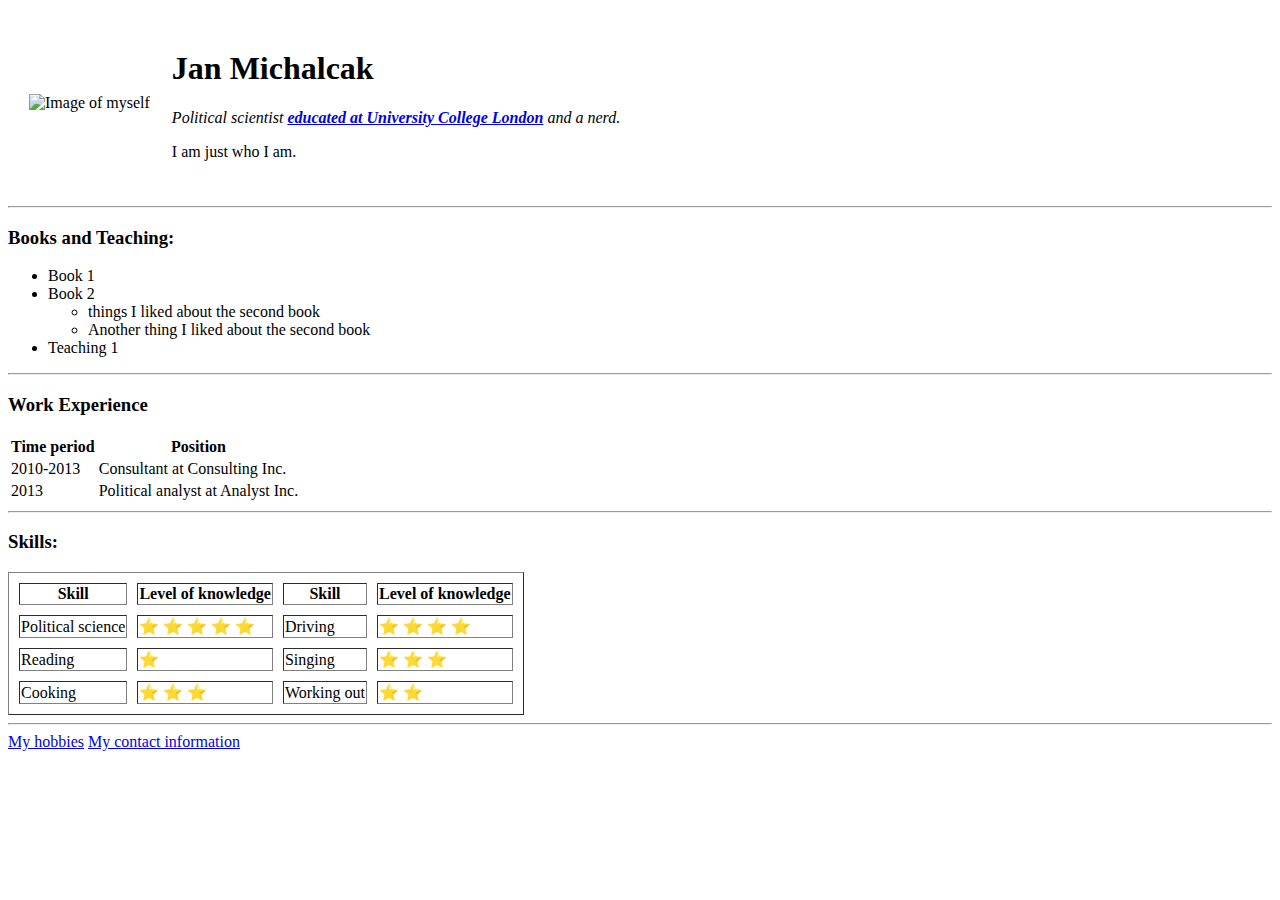
==== index.html @ 1cbed263 "Added initial cv files" ====
<!DOCTYPE html>
<html lang="en" dir="ltr">

<head>
  <meta charset="utf-8">
  <title>Jan's Personal Site</title>
</head>

<body>
  <table cellspacing="20">
    <tr>
      <td><img src="https://pbs.twimg.com/profile_images/1325455151356911622/ZoqCz1Qs_400x400.jpg" alt="Image of myself"></td>
      <td><h1>Jan Michalcak</h1>
      <em>
        <p>Political scientist <a href="https://www.ucl.ac.uk/" target="_blank"><strong>educated at University College London</strong></a> and a nerd.</p>
      </em>
      <p>I am just who I am.</p></td>
    </tr>
  </table>
  <hr>
  <h3>Books and Teaching:</h3>
  <ul>
    <li>Book 1</li>
    <li>Book 2
      <ul>
        <li>things I liked about the second book</li>
        <li>Another thing I liked about the second book</li>
      </ul>
    </li>
    <li>Teaching 1</li>
  </ul>
  <hr>
  <h3>Work Experience</h3>
  <table>
    <thead>
      <tr>
        <th>Time period</th>
        <th>Position</th>
      </tr>
    </thead>
    <tbody>

    <tr>
      <td>2010-2013</td>
      <td>Consultant at Consulting Inc.</td>
    </tr>

    <tr>
      <td>2013</td>
      <td>Political analyst at Analyst Inc.</td>
    </tr>
    </tbody>
  </table>
  <hr>
  <h3>Skills:</h3>
  <table border="1px" cellspacing="10px">
    <thead>
      <tr>
        <th>Skill</th>
        <th>Level of knowledge</th>
        <th>Skill</th>
        <th>Level of knowledge</th>
      </tr>
    </thead>
    <tbody>
      <tr>
        <td>Political science</td>
        <td>&#11088 &#11088 &#11088 &#11088 &#11088</td>
        <td>Driving</td>
        <td>&#11088 &#11088 &#11088 &#11088</td>
      </tr>
      <tr>
        <td>Reading</td>
        <td>&#11088</td>
        <td>Singing</td>
        <td>&#11088 &#11088 &#11088</td>
      </tr>
      <tr>
        <td>Cooking</td>
        <td>&#11088 &#11088 &#11088</td>
        <td>Working out</td>
        <td>&#11088 &#11088</td>
      </tr>
    </tbody>
  </table>
  <hr>
  <a href="hobbies.html" target="_blank">My hobbies</a>
  <a href="contacts.html" target="_blank">My contact information</a>
</body>

</html>
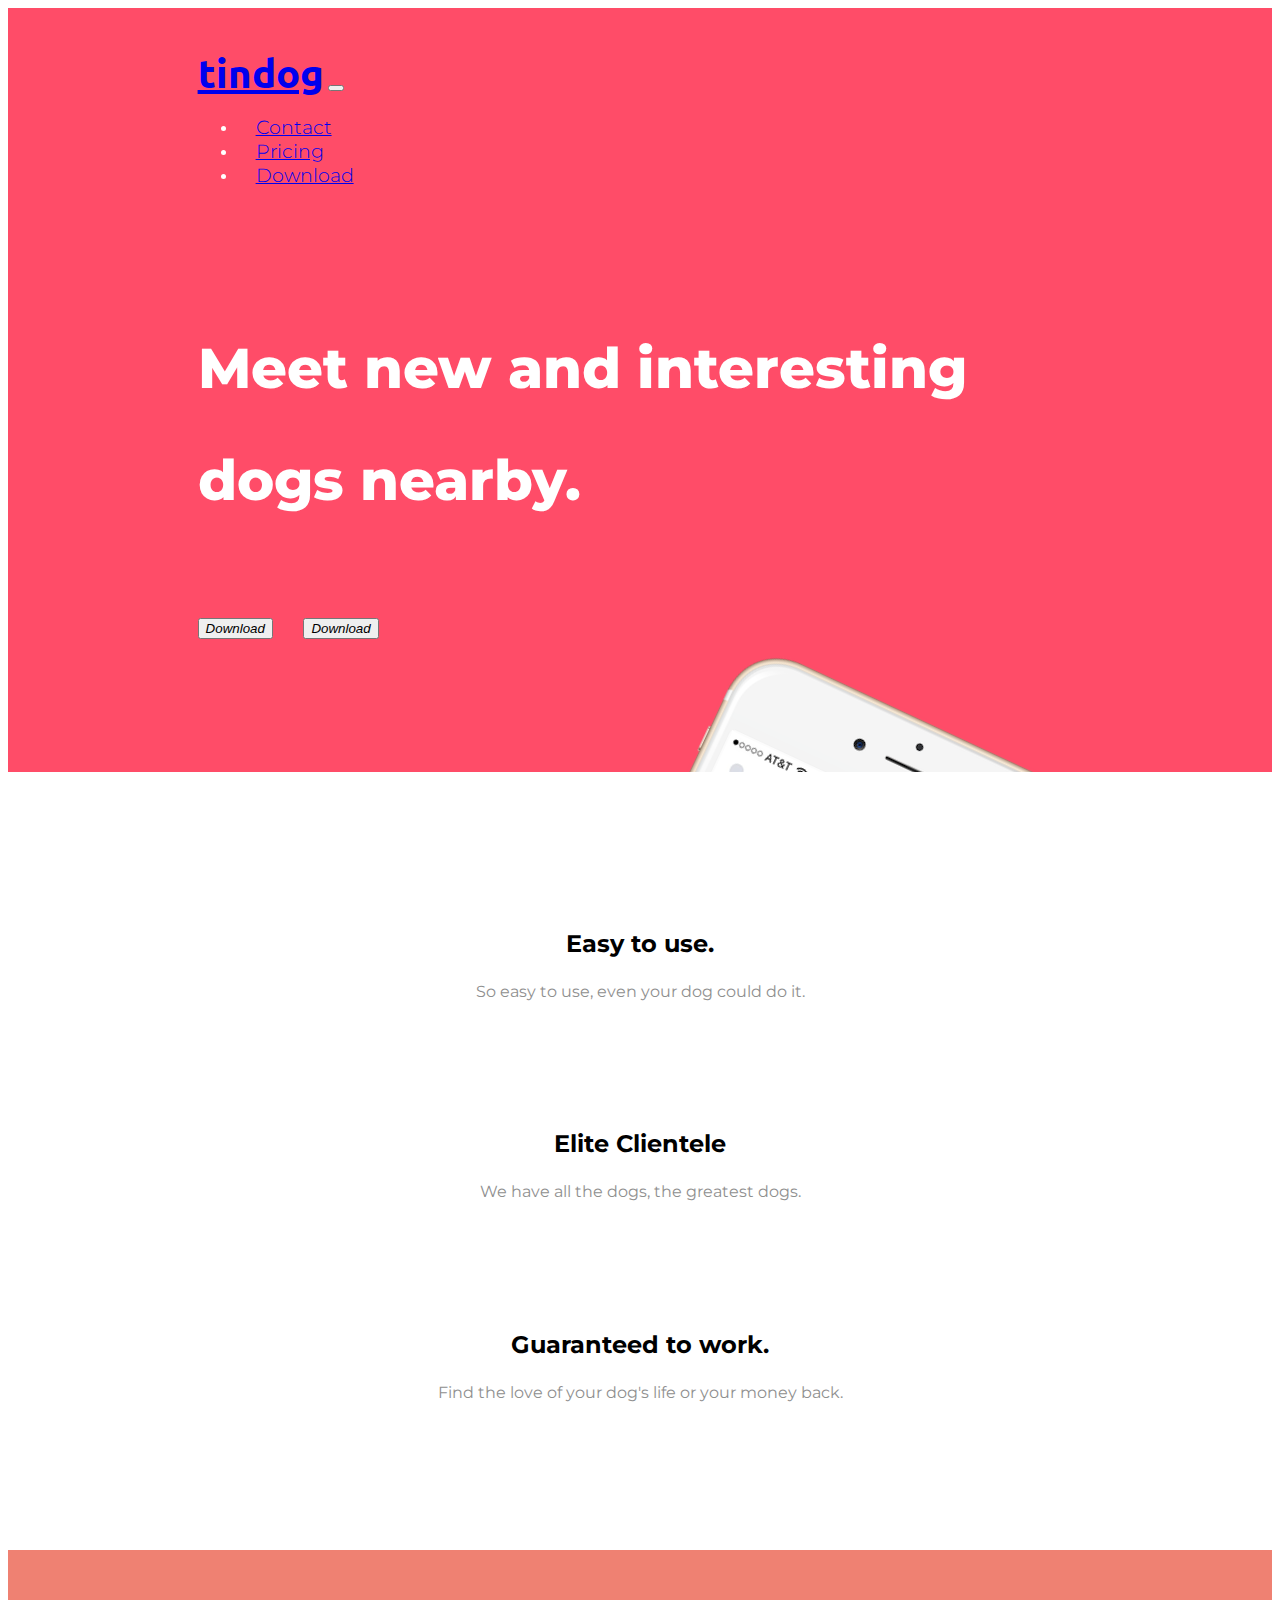
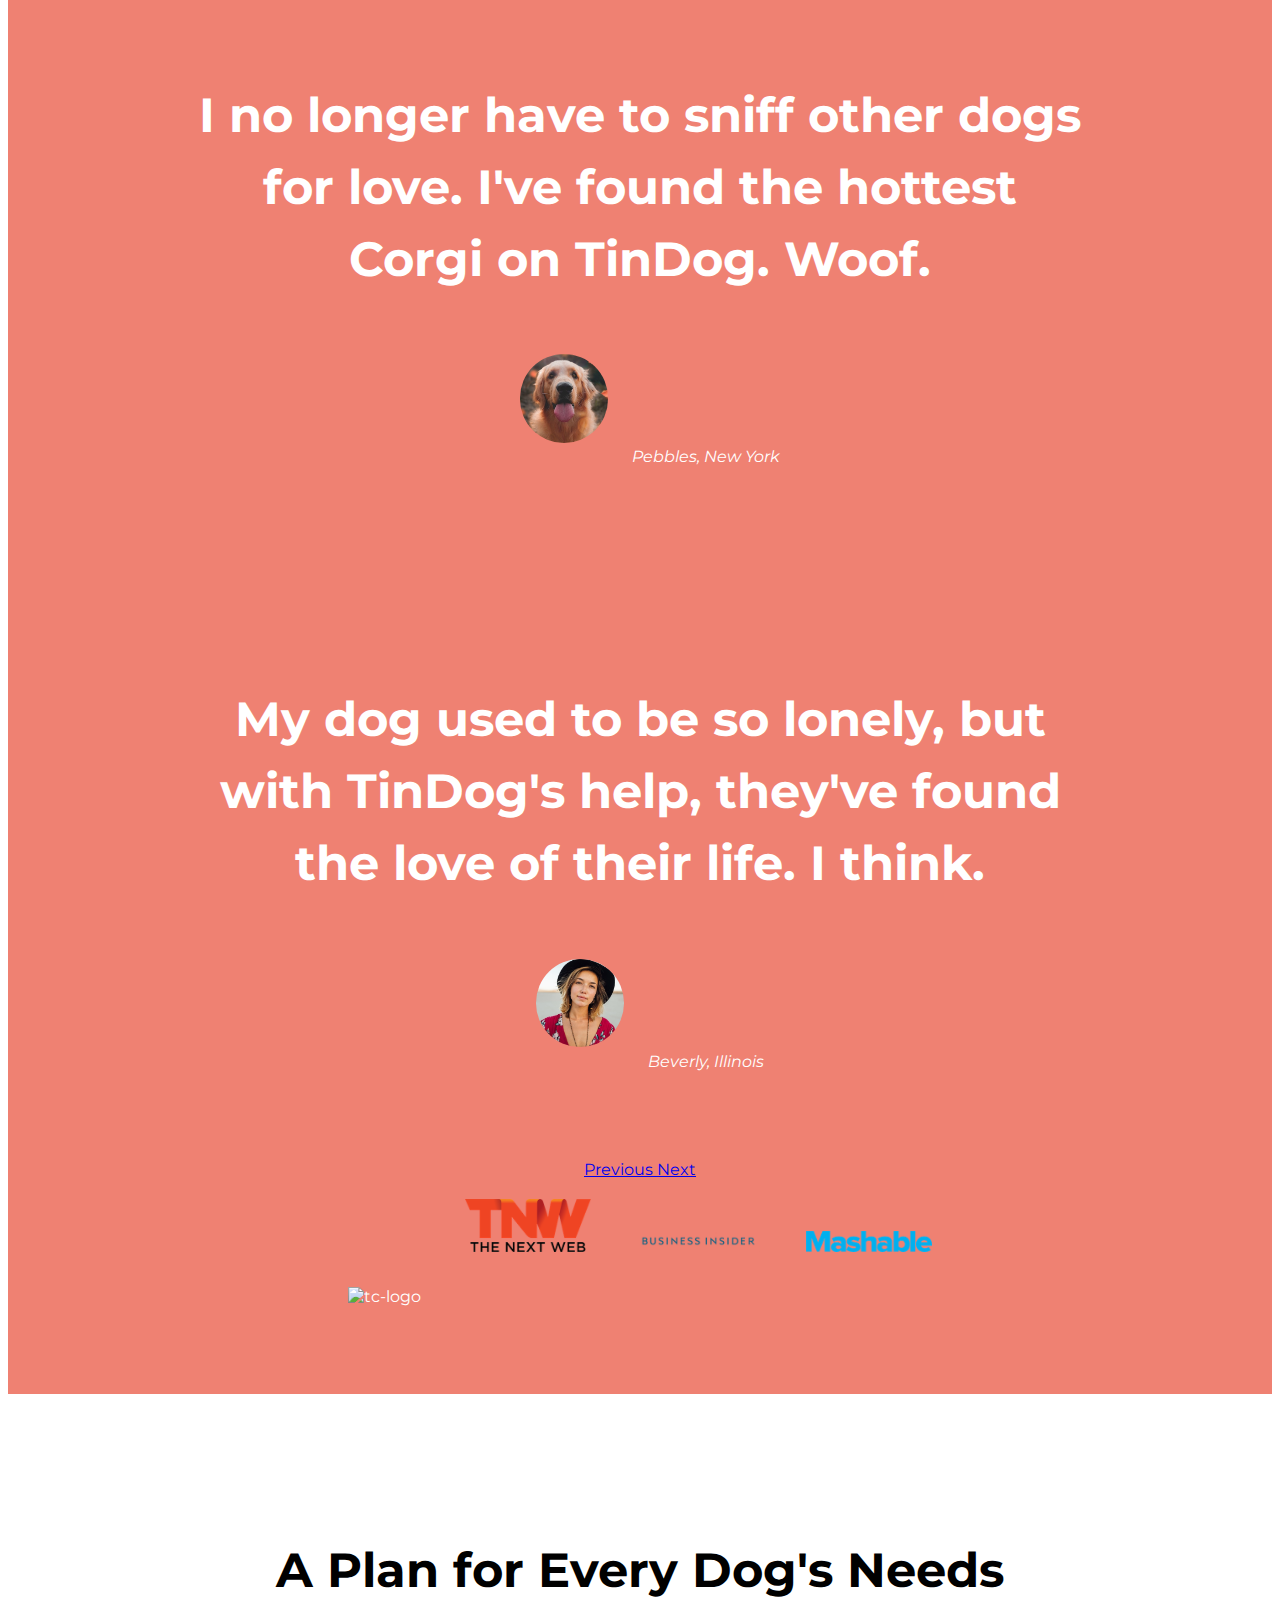
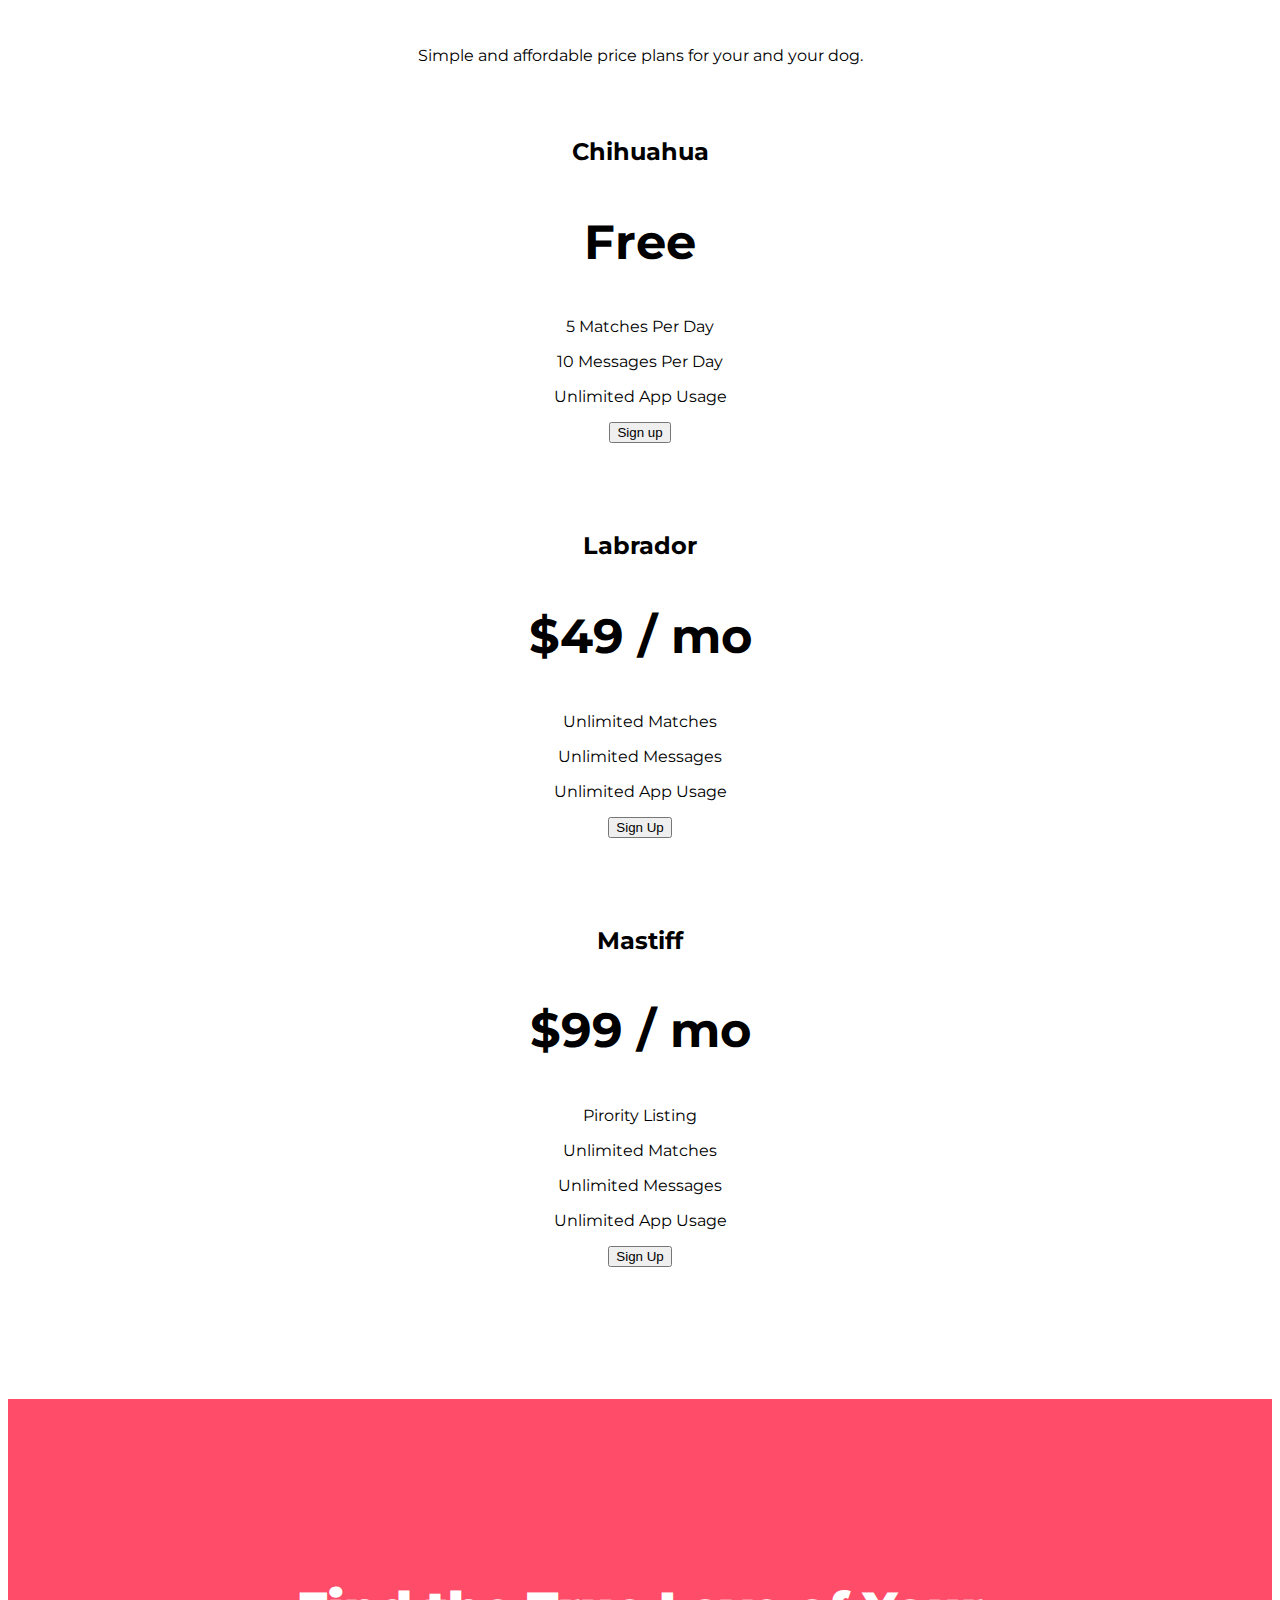
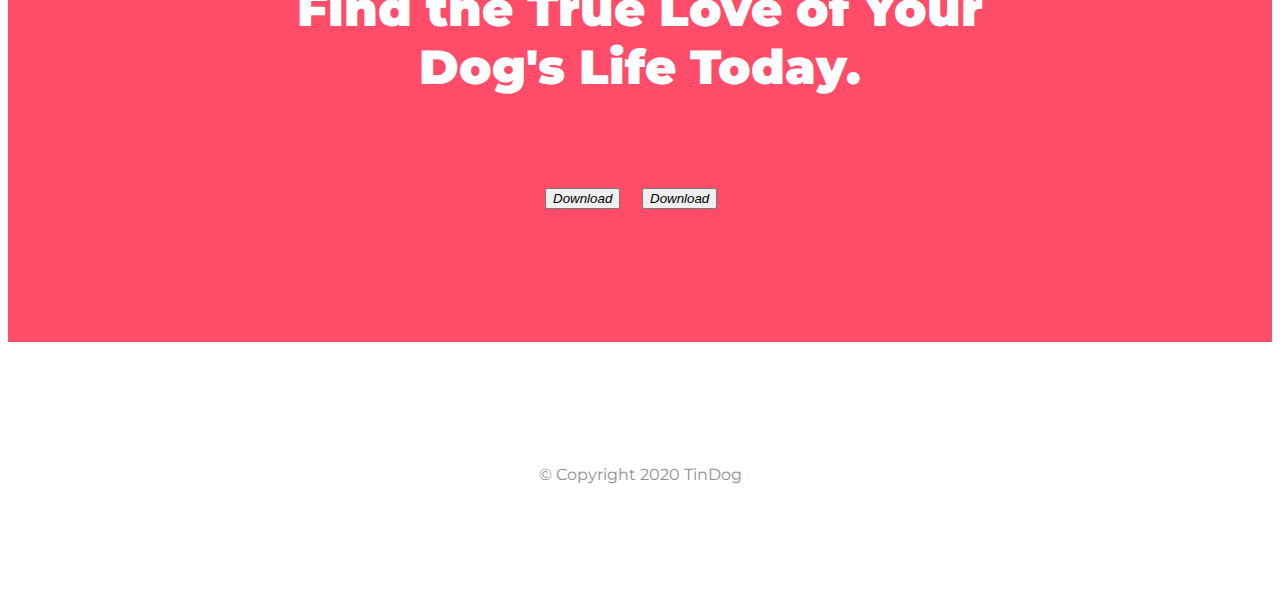
==== commit 044d0ae2: "Add files via upload" ====
--- a/index.html
+++ b/index.html
@@ -1,91 +1,242 @@
 <!DOCTYPE html>
-<html lang="en" dir="ltr">
+<html>
 
 <head>
   <meta charset="utf-8">
-  <title>Jan's Personal Site</title>
+  <meta name="viewport" content="width=device-width, initial-scale=1, shrink-to-fit=no">
+  <title>TinDog</title>
+  <!-- Google Fonts  -->
+  <link rel="preconnect" href="https://fonts.gstatic.com">
+  <link
+    href="https://fonts.googleapis.com/css2?family=Montserrat:ital,wght@0,100;0,200;0,300;0,400;0,500;0,600;0,700;0,800;0,900;1,100;1,200;1,300;1,400;1,500;1,600;1,700;1,800;1,900&family=Ubuntu:ital,wght@0,300;0,400;0,500;0,700;1,300;1,400;1,500;1,700&display=swap"
+    rel="stylesheet">
+  <!-- Bootstrap CDN -->
+  <link rel="stylesheet" href="https://cdn.jsdelivr.net/npm/bootstrap@4.5.3/dist/css/bootstrap.min.css" integrity="sha384-TX8t27EcRE3e/ihU7zmQxVncDAy5uIKz4rEkgIXeMed4M0jlfIDPvg6uqKI2xXr2" crossorigin="anonymous">
+  <!-- Font Awesome icons -->
+  <script src="https://kit.fontawesome.com/6ae3f1a027.js" crossorigin="anonymous"></script>
+  <link rel="stylesheet" href="https://cdnjs.cloudflare.com/ajax/libs/font-awesome/5.15.1/css/all.min.css" integrity="sha512-+4zCK9k+qNFUR5X+cKL9EIR+ZOhtIloNl9GIKS57V1MyNsYpYcUrUeQc9vNfzsWfV28IaLL3i96P9sdNyeRssA==" crossorigin="anonymous" />
+  <link rel="stylesheet" href="css/styles.css">
 </head>
 
 <body>
-  <table cellspacing="20">
-    <tr>
-      <td><img src="https://pbs.twimg.com/profile_images/1325455151356911622/ZoqCz1Qs_400x400.jpg" alt="Image of myself"></td>
-      <td><h1>Jan Michalcak</h1>
-      <em>
-        <p>Political scientist <a href="https://www.ucl.ac.uk/" target="_blank"><strong>educated at University College London</strong></a> and a nerd.</p>
-      </em>
-      <p>I am just who I am.</p></td>
-    </tr>
-  </table>
-  <hr>
-  <h3>Books and Teaching:</h3>
-  <ul>
-    <li>Book 1</li>
-    <li>Book 2
-      <ul>
-        <li>things I liked about the second book</li>
-        <li>Another thing I liked about the second book</li>
-      </ul>
-    </li>
-    <li>Teaching 1</li>
-  </ul>
-  <hr>
-  <h3>Work Experience</h3>
-  <table>
-    <thead>
-      <tr>
-        <th>Time period</th>
-        <th>Position</th>
-      </tr>
-    </thead>
-    <tbody>
-
-    <tr>
-      <td>2010-2013</td>
-      <td>Consultant at Consulting Inc.</td>
-    </tr>
-
-    <tr>
-      <td>2013</td>
-      <td>Political analyst at Analyst Inc.</td>
-    </tr>
-    </tbody>
-  </table>
-  <hr>
-  <h3>Skills:</h3>
-  <table border="1px" cellspacing="10px">
-    <thead>
-      <tr>
-        <th>Skill</th>
-        <th>Level of knowledge</th>
-        <th>Skill</th>
-        <th>Level of knowledge</th>
-      </tr>
-    </thead>
-    <tbody>
-      <tr>
-        <td>Political science</td>
-        <td>&#11088 &#11088 &#11088 &#11088 &#11088</td>
-        <td>Driving</td>
-        <td>&#11088 &#11088 &#11088 &#11088</td>
-      </tr>
-      <tr>
-        <td>Reading</td>
-        <td>&#11088</td>
-        <td>Singing</td>
-        <td>&#11088 &#11088 &#11088</td>
-      </tr>
-      <tr>
-        <td>Cooking</td>
-        <td>&#11088 &#11088 &#11088</td>
-        <td>Working out</td>
-        <td>&#11088 &#11088</td>
-      </tr>
-    </tbody>
-  </table>
-  <hr>
-  <a href="hobbies.html" target="_blank">My hobbies</a>
-  <a href="contacts.html" target="_blank">My contact information</a>
+
+  <section id="title" class="color-section">
+
+    <div class="container-fluid">
+
+      <!-- Nav Bar -->
+      <nav class="navbar sticky-top navbar-expand-lg navbar-dark">
+        <a class="navbar-brand" href="#">tindog</a>
+        <button class="navbar-toggler" type="button" data-toggle="collapse" data-target="#navbarTogglerDemo01" aria-controls="navbarTogglerDemo01" aria-expanded="false" aria-label="Toggle navigation">
+          <span class="navbar-toggler-icon "></span>
+        </button>
+        <div class="collapse navbar-collapse" id="navbarTogglerDemo01">
+          <ul class="navbar-nav ml-auto">
+            <li class="nav-item"> <a class="nav-link" href="#footer">Contact</a></li>
+            <li class="nav-item"><a class="nav-link" href="#pricing">Pricing</a></li>
+            <li class="nav-item"><a class="nav-link" href="#cta">Download</a></li>
+
+          </ul>
+        </div>
+
+
+      </nav>
+
+
+
+      <!-- Title -->
+      <div class="row">
+
+        <div class="col-lg-6">
+          <h1 class="big-heading">Meet new and interesting dogs nearby.</h1>
+          <button type="button" class="download btn btn-lg btn-dark"><i class="fab fa-apple"> Download</i></button>
+          <button type="button" class="download btn btn-lg btn-outline-light"> <i class="fab fa-google-play"> Download</i></button>
+        </div>
+        <div class="col-lg-6">
+          <img class="iphone-mockup" src="images/iphone6.png" alt="iphone-mockup">
+        </div>
+      </div>
+
+    </div>
+
+  </section>
+
+
+  <!-- Features -->
+
+
+  <section id="features" class="white-section">
+    <div class="container-fluid">
+
+
+      <div class="row">
+        <div class="feature-box col-lg-4">
+
+
+          <i class="fas fa-check-circle fa-5x feature-icon"></i>
+          <h3 class="feature-title">Easy to use.</h3>
+          <p class="feature-text">So easy to use, even your dog could do it.</p>
+        </div>
+
+        <div class="feature-box col-lg-4">
+          <i class="fas fa-bullseye fa-5x feature-icon"></i>
+          <h3 class="feature-title"> Elite Clientele</h3>
+          <p class="feature-text">We have all the dogs, the greatest dogs.</p>
+        </div>
+
+        <div class="feature-box col-lg-4">
+          <i class="fas fa-heart fa-5x feature-icon"></i>
+          <h3 class="feature-title">Guaranteed to work.</h3>
+          <p class="feature-text">Find the love of your dog's life or your money back.</p>
+        </div>
+      </div>
+    </div>
+
+
+  </section>
+
+
+  <!-- Testimonials -->
+
+  <section id="testimonials" class="color-section">
+
+    <div id="carousel-testimonials" class="carousel slide" data-ride="false">
+      <div class="carousel-inner">
+        <div class="carousel-item active container-fluid">
+          <h2 class="testimonial-text">I no longer have to sniff other dogs for love. I've found the hottest Corgi on TinDog. Woof.</h2>
+          <img class="testimonial-profile" src="images/dog-img.jpg" alt="dog-profile">
+          <em>Pebbles, New York</em>
+        </div>
+        <div class="carousel-item container-fluid">
+          <h2 class="testimonial-text">My dog used to be so lonely, but with TinDog's help, they've found the love of their life. I think.</h2>
+          <img class="testimonial-profile" src="images/lady-img.jpg" alt="lady-profile">
+          <em>Beverly, Illinois</em>
+        </div>
+      </div>
+      <a class="carousel-control-prev" href="#carousel-testimonials" role="button" data-slide="prev">
+        <span class="carousel-control-prev-icon" aria-hidden="true"></span>
+        <span class="sr-only">Previous</span>
+      </a>
+      <a class="carousel-control-next" href="#carousel-testimonials" role="button" data-slide="next">
+        <span class="carousel-control-next-icon" aria-hidden="true"></span>
+        <span class="sr-only">Next</span>
+      </a>
+    </div>
+
+
+  </section>
+
+
+  <!-- Press -->
+
+  <section id="press" class="color-section">
+    <img class="press-logo" src="images/techcrunch.png" alt="tc-logo">
+    <img class="press-logo" src="images/tnw.png" alt="tnw-logo">
+    <img class="press-logo" src="images/bizinsider.png" alt="biz-insider-logo">
+    <img class="press-logo" src="images/mashable.png" alt="mashable-logo">
+
+  </section>
+
+
+  <!-- Pricing -->
+
+  <section id="pricing" class="white-section">
+    <h2 class="section-heading">A Plan for Every Dog's Needs</h2>
+    <p>Simple and affordable price plans for your and your dog.</p>
+
+    <div class="row">
+
+      <div class="pricing-column col-lg-4 col-md-6">
+
+        <div class="card">
+          <div class="card-header">
+            <h3 class="card-title">Chihuahua</h3>
+          </div>
+          <div class="card-body">
+            <h2 class="price-text">Free</h2>
+            <p>5 Matches Per Day</p>
+            <p>10 Messages Per Day</p>
+            <p>Unlimited App Usage</p>
+            <button type="button" class="btn btn-lg btn-outline-dark btn-block">Sign up</button>
+          </div>
+        </div>
+
+
+      </div>
+      <div class="pricing-column col-lg-4 col-md-6">
+        <div class="card">
+          <div class="card-header">
+            <h3 class="card-title">Labrador</h3>
+          </div>
+          <div class="card-body">
+            <h2 class="price-text">$49 / mo</h2>
+            <p>Unlimited Matches</p>
+            <p>Unlimited Messages</p>
+            <p>Unlimited App Usage</p>
+            <button type="button" class="btn btn-lg btn-dark btn-block">Sign Up</button>
+
+          </div>
+        </div>
+
+
+      </div>
+      <div class="pricing-column col-lg-4 col-md-12">
+        <div class="card">
+          <div class="card-header">
+            <h3 class="card-title">Mastiff</h3>
+          </div>
+          <div class="card-body">
+            <h2 class="price-text">$99 / mo</h2>
+            <p>Pirority Listing</p>
+            <p>Unlimited Matches</p>
+            <p>Unlimited Messages</p>
+            <p>Unlimited App Usage</p>
+            <button type="button" class="btn btn-lg btn-dark btn-block">Sign Up</button>
+          </div>
+        </div>
+
+
+      </div>
+    </div>
+
+
+
+
+
+
+  </section>
+
+
+  <!-- Call to Action -->
+
+  <section id="cta" class="color-section">
+    <div class="container-fluid">
+
+
+
+      <h3 class="cta">Find the True Love of Your Dog's Life Today.</h3>
+      <button type="button" class="download-cta btn btn-lg btn-dark"><i class="fab fa-apple"> Download</i></button>
+      <button type="button" class="download-cta btn btn-lg btn-light"> <i class="fab fa-google-play"> Download</i></button>
+    </div>
+  </section>
+
+
+  <!-- Footer -->
+
+  <footer id="footer" class="white-section">
+    <div class="container-fluid">
+
+      <i class="footer-icon fab fa-twitter"></i>
+      <i class="footer-icon fab fa-facebook-f"></i>
+      <i class="footer-icon fab fa-instagram"></i>
+      <i class="footer-icon fas fa-envelope"></i>
+
+      <p class="copyright-text">© Copyright 2020 TinDog</p>
+    </div>
+  </footer>
+
+  <script src="https://code.jquery.com/jquery-3.5.1.slim.min.js" integrity="sha384-DfXdz2htPH0lsSSs5nCTpuj/zy4C+OGpamoFVy38MVBnE+IbbVYUew+OrCXaRkfj" crossorigin="anonymous"></script>
+  <script src="https://cdn.jsdelivr.net/npm/bootstrap@4.5.3/dist/js/bootstrap.bundle.min.js" integrity="sha384-ho+j7jyWK8fNQe+A12Hb8AhRq26LrZ/JpcUGGOn+Y7RsweNrtN/tE3MoK7ZeZDyx" crossorigin="anonymous"></script>
 </body>
 
 </html>
--- a/css/styles.css
+++ b/css/styles.css
@@ -0,0 +1,199 @@
+body {
+  font-family: 'Montserrat', sans-serif;
+  text-align: center;
+}
+
+h1, h2, h3, h4, h5, h6 {
+  font-family: 'Montserrat', sans-serif;
+}
+
+/* Headings */
+.big-heading {
+  font-family: 'Montserrat', sans-serif;
+  font-weight: 800;
+  font-size: 3.5rem;
+  color: white;
+  line-height: 2;
+}
+
+.section-heading {
+  font-size: 3rem;
+  line-height: 1.5;
+}
+
+.cta {
+  font-family: 'Montserrat', sans-serif;
+  font-weight: 900;
+  padding: 5% 5% 0 5%;
+  font-size: 3rem;
+}
+
+.container-fluid {
+  padding: 7% 15%;
+}
+
+.color-section {
+  background-color: #ff4c68;
+  color: white;
+}
+
+.white-section {
+  background-color: white;
+}
+
+#title {
+  text-align: left;
+
+}
+
+#title .container-fluid {
+  padding: 3% 15% 7%;
+}
+
+
+.navbar {
+  padding: 0 0 4.5rem 0;
+}
+
+.navbar-brand {
+  font-family: 'Ubuntu', sans-serif;
+  font-size: 2.5rem;
+  font-weight: bold;
+}
+
+.nav-item {
+  padding: 0 18px;
+}
+
+.nav-link {
+  font-family: 'Montserrat', sans-serif;
+  font-size: 1.2rem;
+  font-weight: 300;
+}
+
+.iphone-mockup {
+  -ms-transform: rotate(25deg);
+  -moz-transform: rotate(25deg);
+  -webkit-transform: rotate(25deg);
+  -o-transform: rotate(25deg);
+  transform: rotate(25deg);
+  position: absolute;
+  right: 25%;
+}
+
+.download {
+  margin: 5% 3% 5% 0;
+}
+
+#features {
+  position: relative;
+}
+
+.feature-icon {
+  color: #ef8172;
+  margin: auto;
+  padding: 0 0 5% 0;
+}
+
+.feature-box {
+  padding: 5%;
+}
+
+.feature-icon:hover {
+  color: #ff4c68;
+}
+
+.feature-title {
+  font-size: 1.5rem;
+  font-weight: bold;
+}
+
+.feature-text {
+  color: #8f8f8f;
+}
+
+#testimonials {
+  background-color: #ef8172;
+  color: white;
+}
+
+.testimonial-profile {
+  width: 10%;
+  border-radius: 100%;
+  margin: 20px;
+}
+
+.testimonial-text {
+  font-size: 3rem;
+  line-height: 1.5;
+  font-weight: bold;
+}
+
+#press {
+  background-color: #ef8172;
+  padding-bottom: 3%;
+}
+
+.press-logo {
+  width: 10%;
+  margin: 20px 20px 50px;
+}
+
+.carousel-item {
+
+}
+
+#pricing {
+  padding: 100px;
+}
+
+.pricing-column {
+  padding: 3% 2%;
+}
+
+.price-text {
+  font-size: 3rem;
+  line-height: 1.5;
+}
+
+.card-title {
+  font-weight: bold;
+  font-size: 1.5rem;
+}
+
+@media (max-width: 1150px) {
+  .iphone-mockup {
+    -ms-transform: rotate(0deg);
+    -moz-transform: rotate(0deg);
+    -webkit-transform: rotate(0deg);
+    -o-transform: rotate(0deg);
+    transform: rotate(0deg);
+    position: static;
+
+  }
+
+  #title {
+        text-align: center;
+  }
+}
+
+#cta {
+
+  color: white;
+}
+
+.download-cta {
+  margin: 5% 2% 5% 0;
+}
+
+#footer {
+}
+
+.footer-icon {
+  padding: 0 1% 0 0;
+  margin-bottom: 2%;
+}
+
+.copyright-text {
+  color: #8f8f8f;
+}
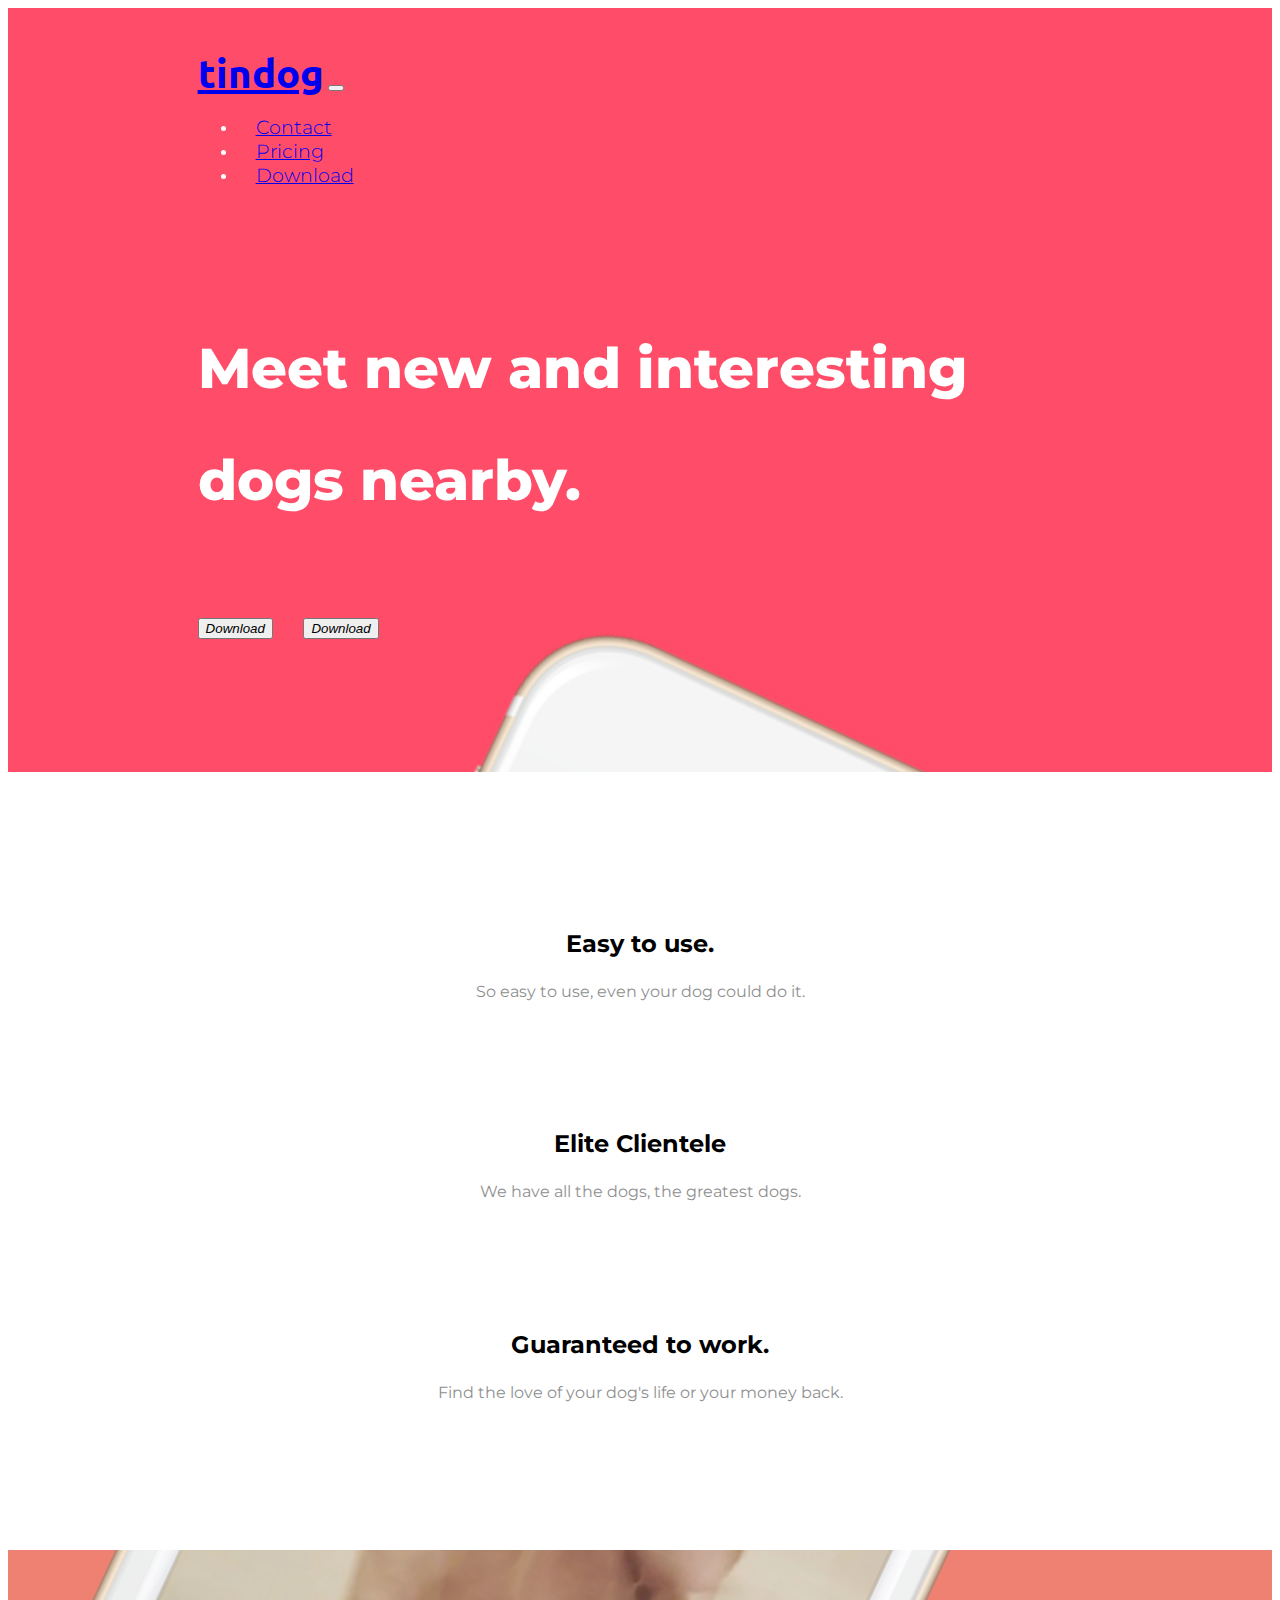
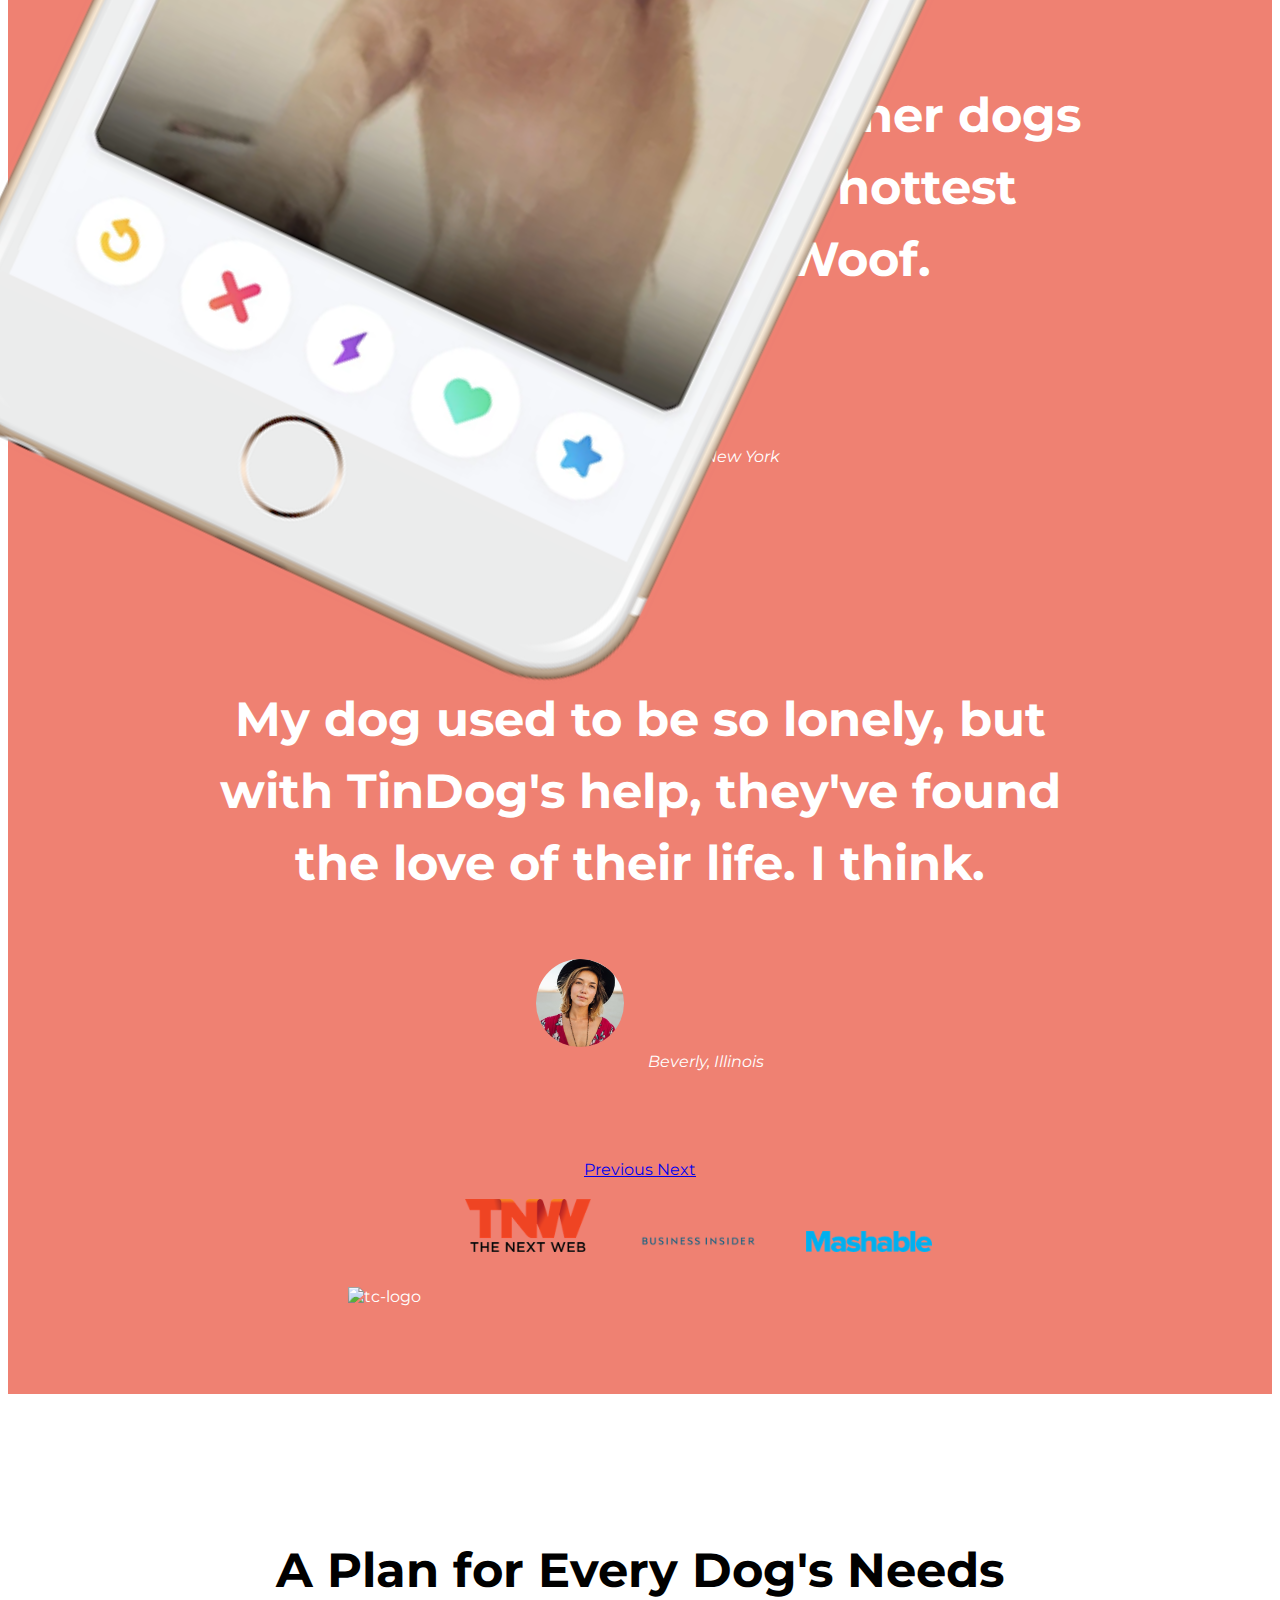
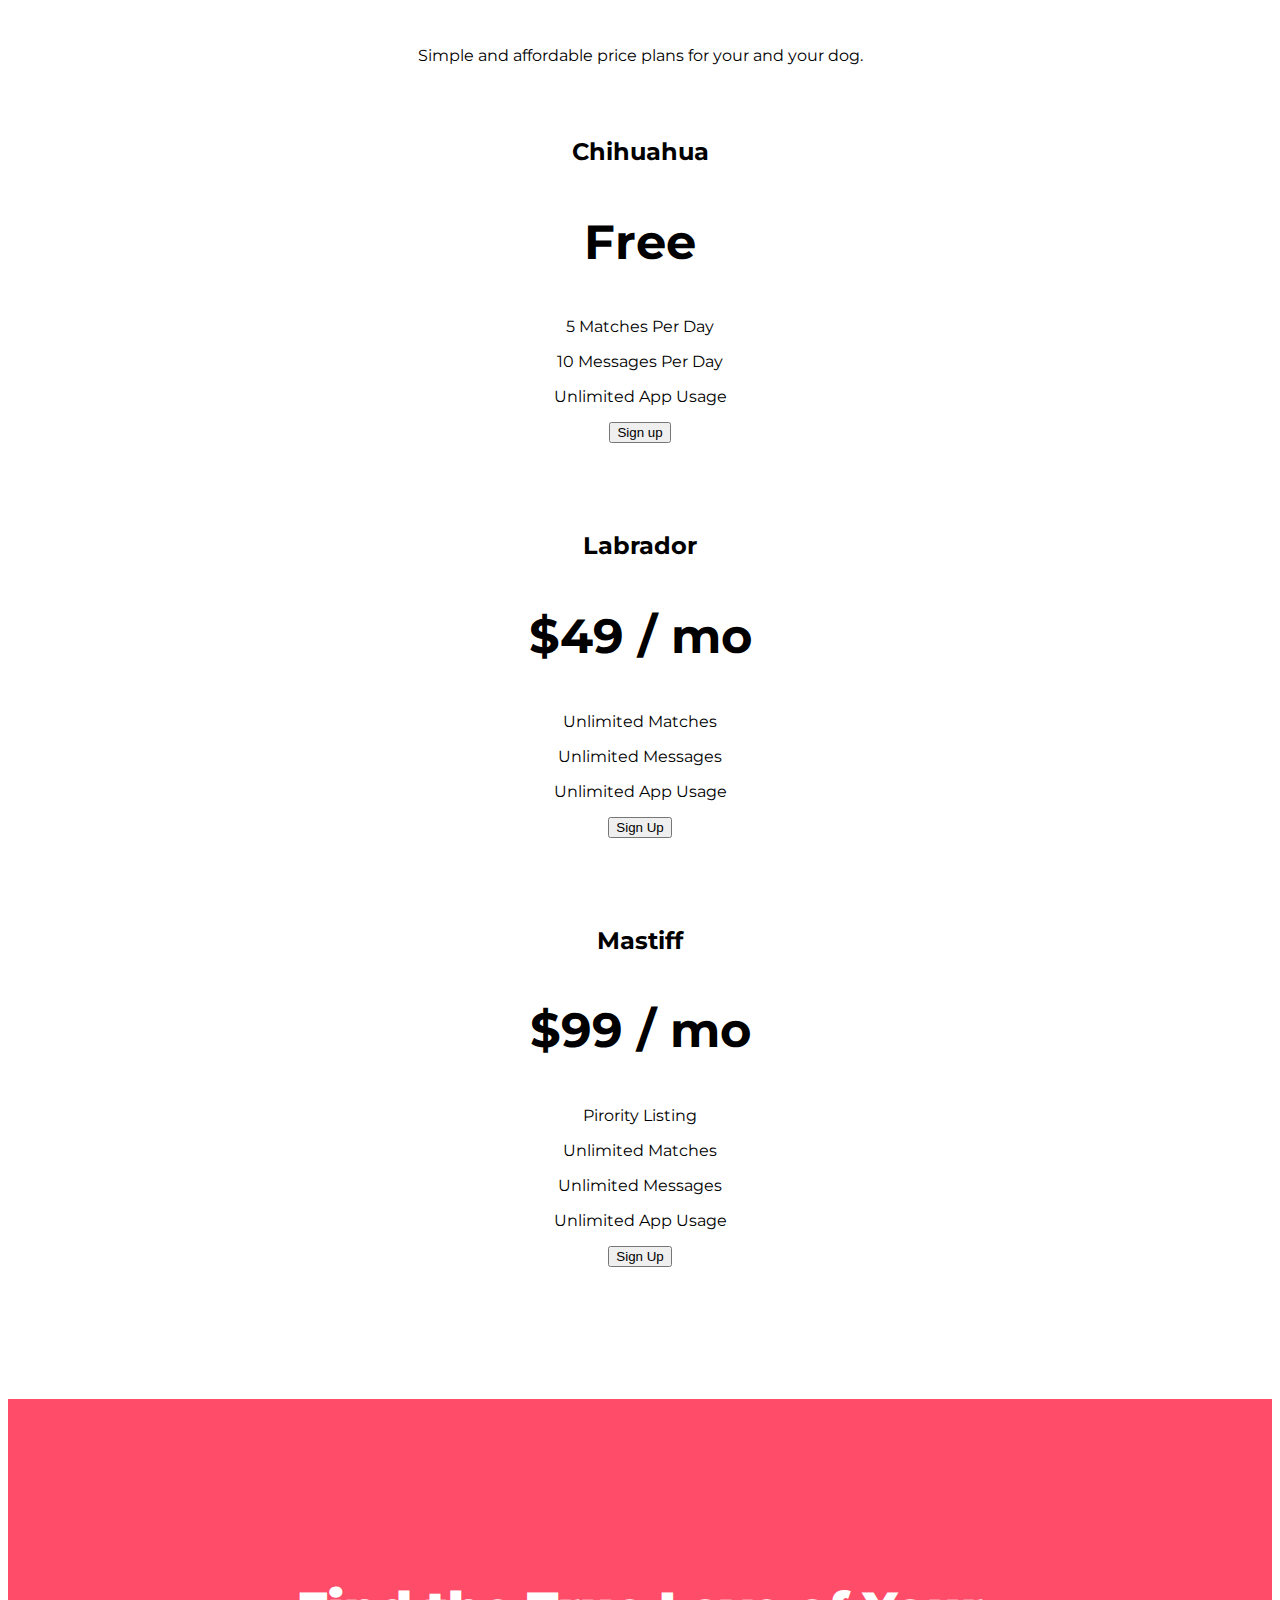
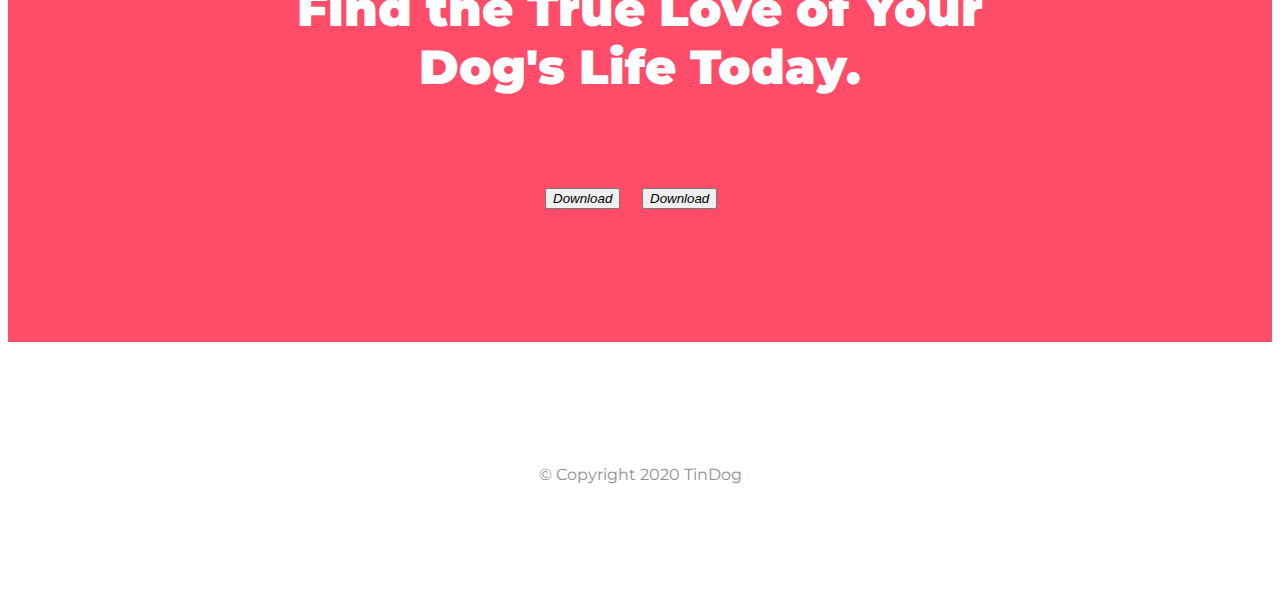
==== commit 239d17cc: "Update index.html" ====
--- a/index.html
+++ b/index.html
@@ -3,7 +3,6 @@
 
 <head>
   <meta charset="utf-8">
-  <meta name="viewport" content="width=device-width, initial-scale=1, shrink-to-fit=no">
   <title>TinDog</title>
   <!-- Google Fonts  -->
   <link rel="preconnect" href="https://fonts.gstatic.com">
--- a/css/styles.css
+++ b/css/styles.css
@@ -52,7 +52,7 @@
 
 
 .navbar {
-  padding: 0 0 4.5rem 0;
+  padding: 0 0 4.5rem;
 }
 
 .navbar-brand {
@@ -79,6 +79,7 @@
   transform: rotate(25deg);
   position: absolute;
   right: 25%;
+  width: 60%;
 }
 
 .download {
@@ -161,7 +162,7 @@
   font-size: 1.5rem;
 }
 
-@media (max-width: 1150px) {
+@media (max-width: 1028px) {
   .iphone-mockup {
     -ms-transform: rotate(0deg);
     -moz-transform: rotate(0deg);
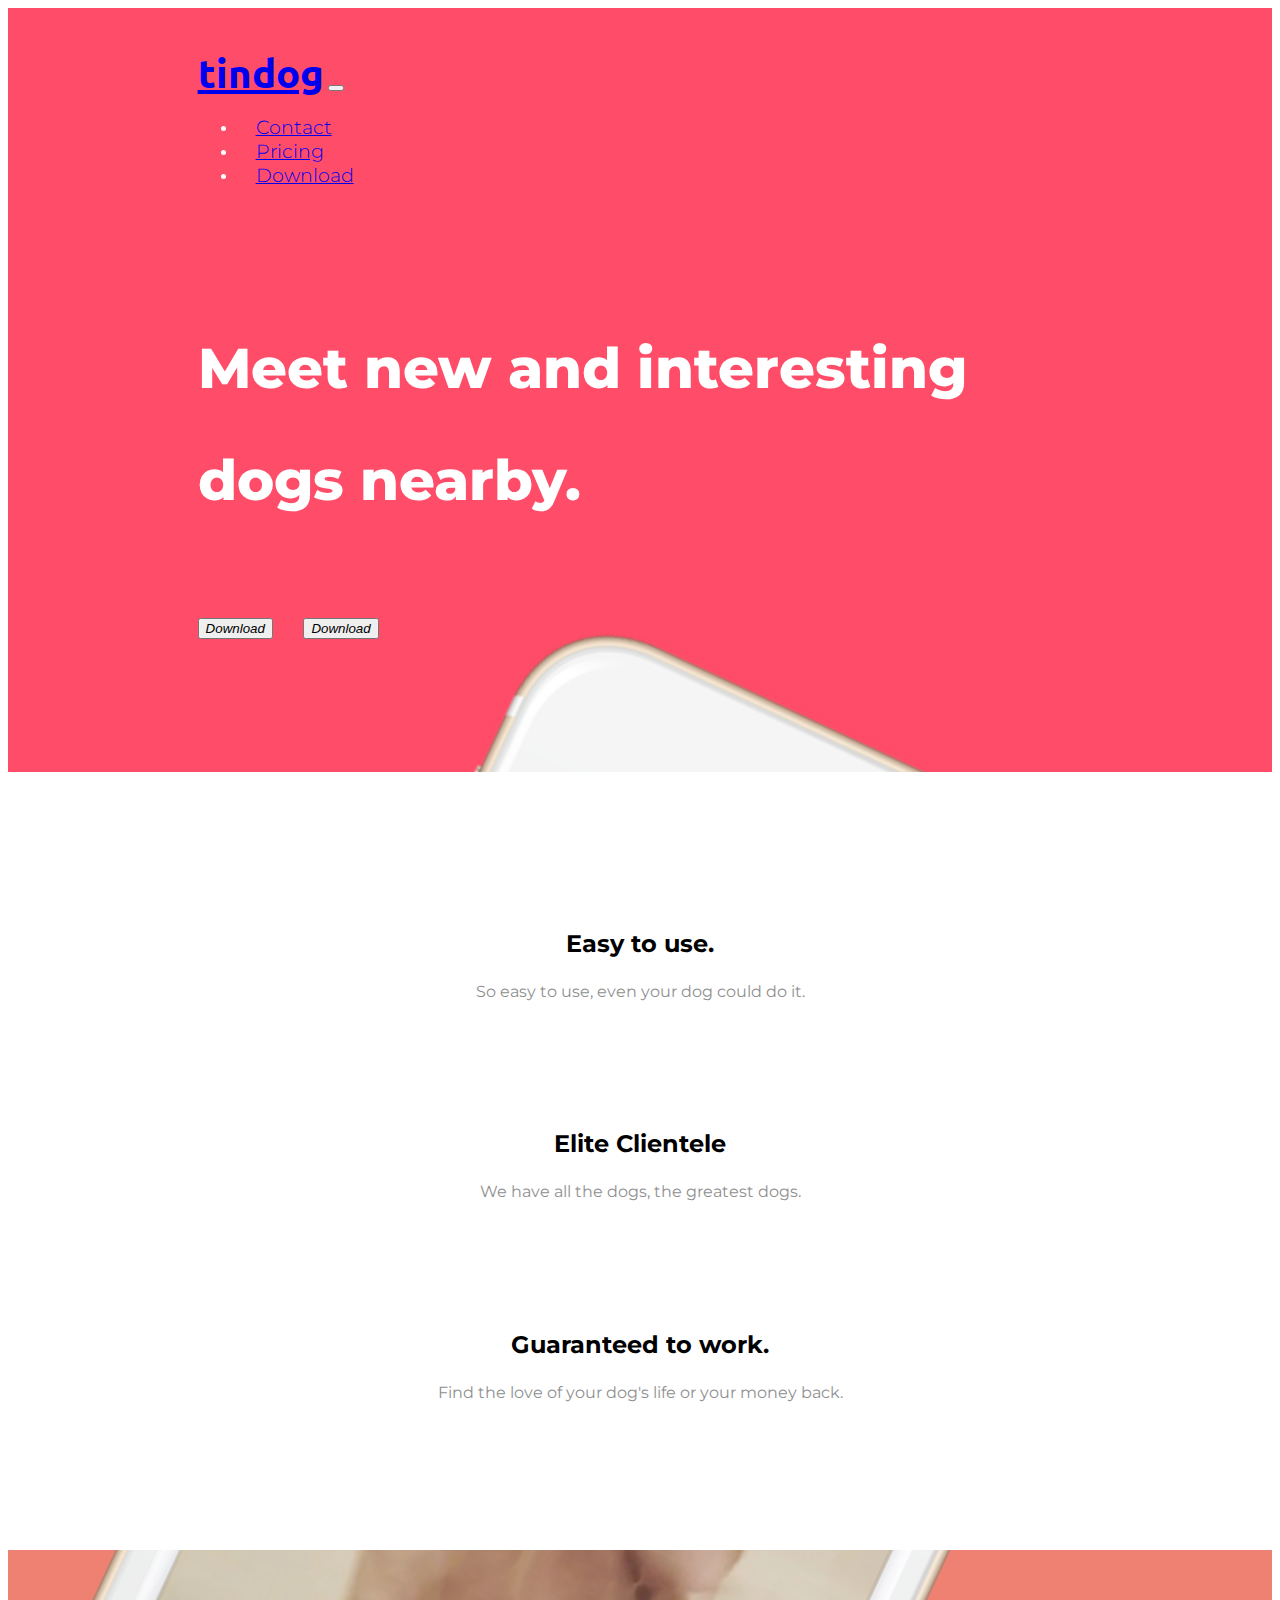
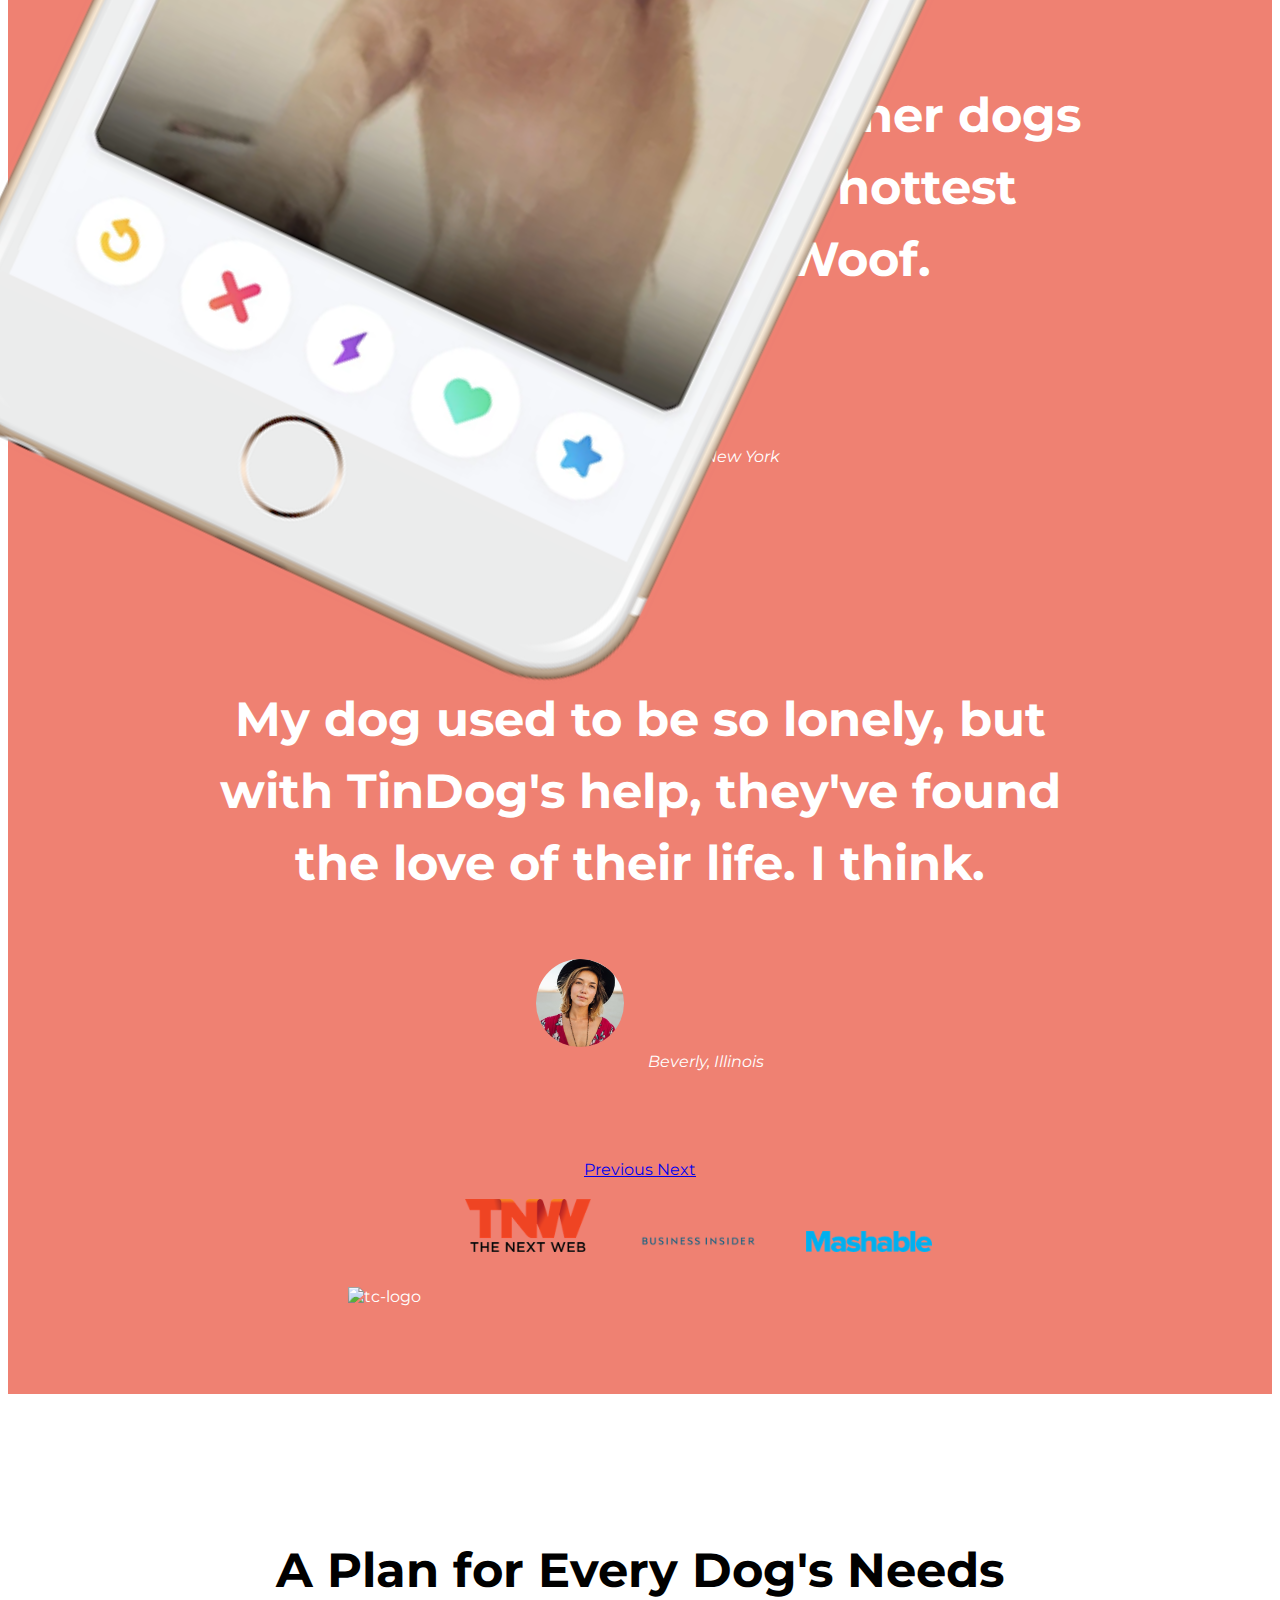
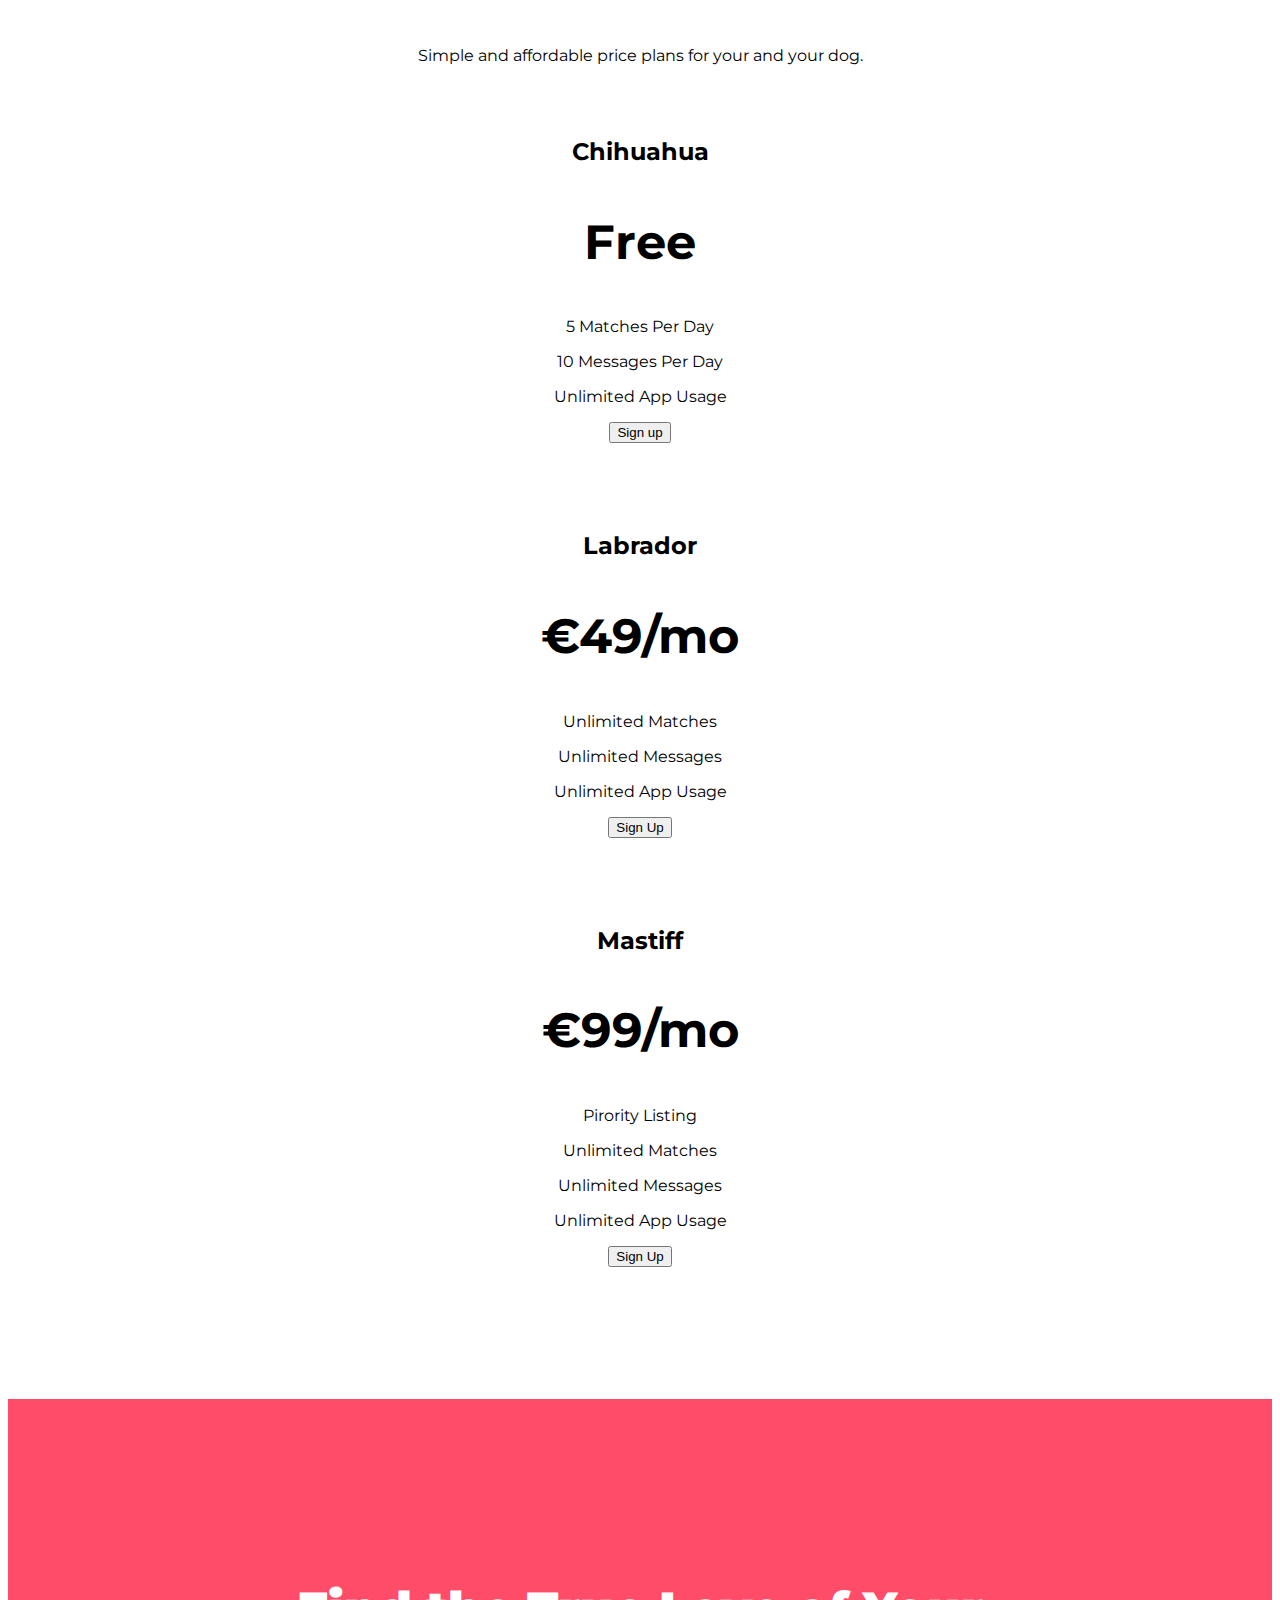
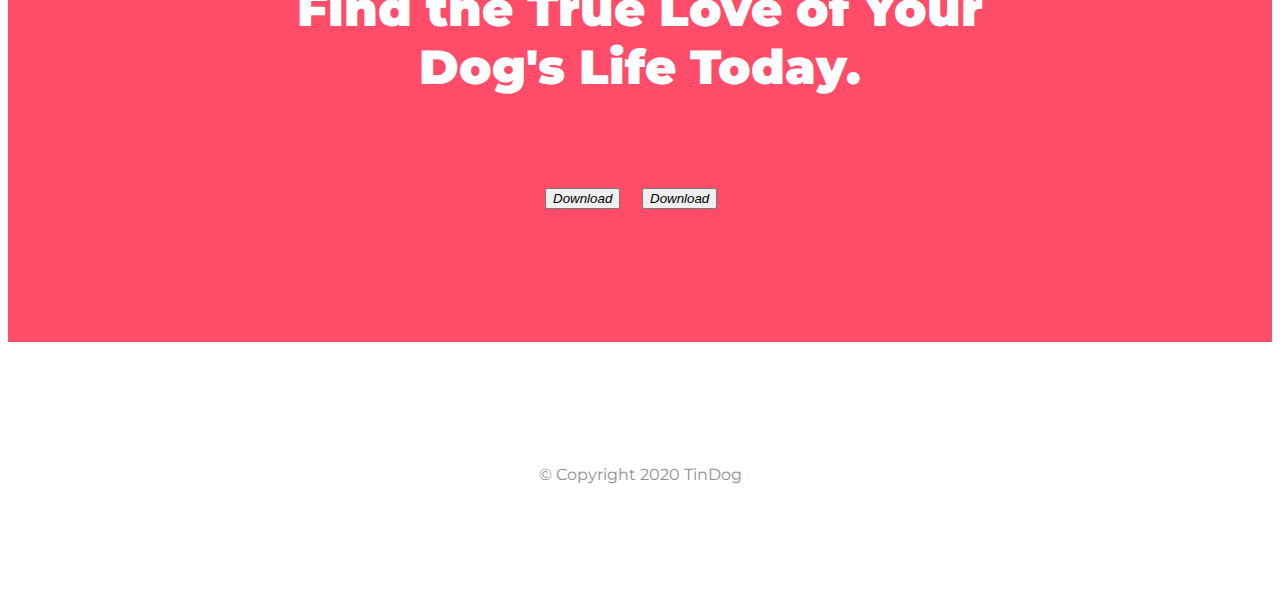
==== commit 830e41f6: "Update index.html" ====
--- a/index.html
+++ b/index.html
@@ -1,8 +1,8 @@
 <!DOCTYPE html>
 <html>
-
 <head>
   <meta charset="utf-8">
+  <meta name="viewport" content="width=device-width, initial-scale=1.0">
   <title>TinDog</title>
   <!-- Google Fonts  -->
   <link rel="preconnect" href="https://fonts.gstatic.com">
@@ -145,7 +145,7 @@
 
     <div class="row">
 
-      <div class="pricing-column col-lg-4 col-md-6">
+      <div class="pricing-column col-lg-4 col-md-6 col-sm-12">
 
         <div class="card">
           <div class="card-header">
@@ -162,13 +162,13 @@
 
 
       </div>
-      <div class="pricing-column col-lg-4 col-md-6">
+      <div class="pricing-column col-lg-4 col-md-6 col-sm-12">
         <div class="card">
           <div class="card-header">
             <h3 class="card-title">Labrador</h3>
           </div>
           <div class="card-body">
-            <h2 class="price-text">$49 / mo</h2>
+            <h2 class="price-text">€49/mo</h2>
             <p>Unlimited Matches</p>
             <p>Unlimited Messages</p>
             <p>Unlimited App Usage</p>
@@ -179,13 +179,13 @@
 
 
       </div>
-      <div class="pricing-column col-lg-4 col-md-12">
+      <div class="pricing-column col-lg-4 col-md-12 col-sm-12">
         <div class="card">
           <div class="card-header">
             <h3 class="card-title">Mastiff</h3>
           </div>
           <div class="card-body">
-            <h2 class="price-text">$99 / mo</h2>
+            <h2 class="price-text">€99/mo</h2>
             <p>Pirority Listing</p>
             <p>Unlimited Matches</p>
             <p>Unlimited Messages</p>
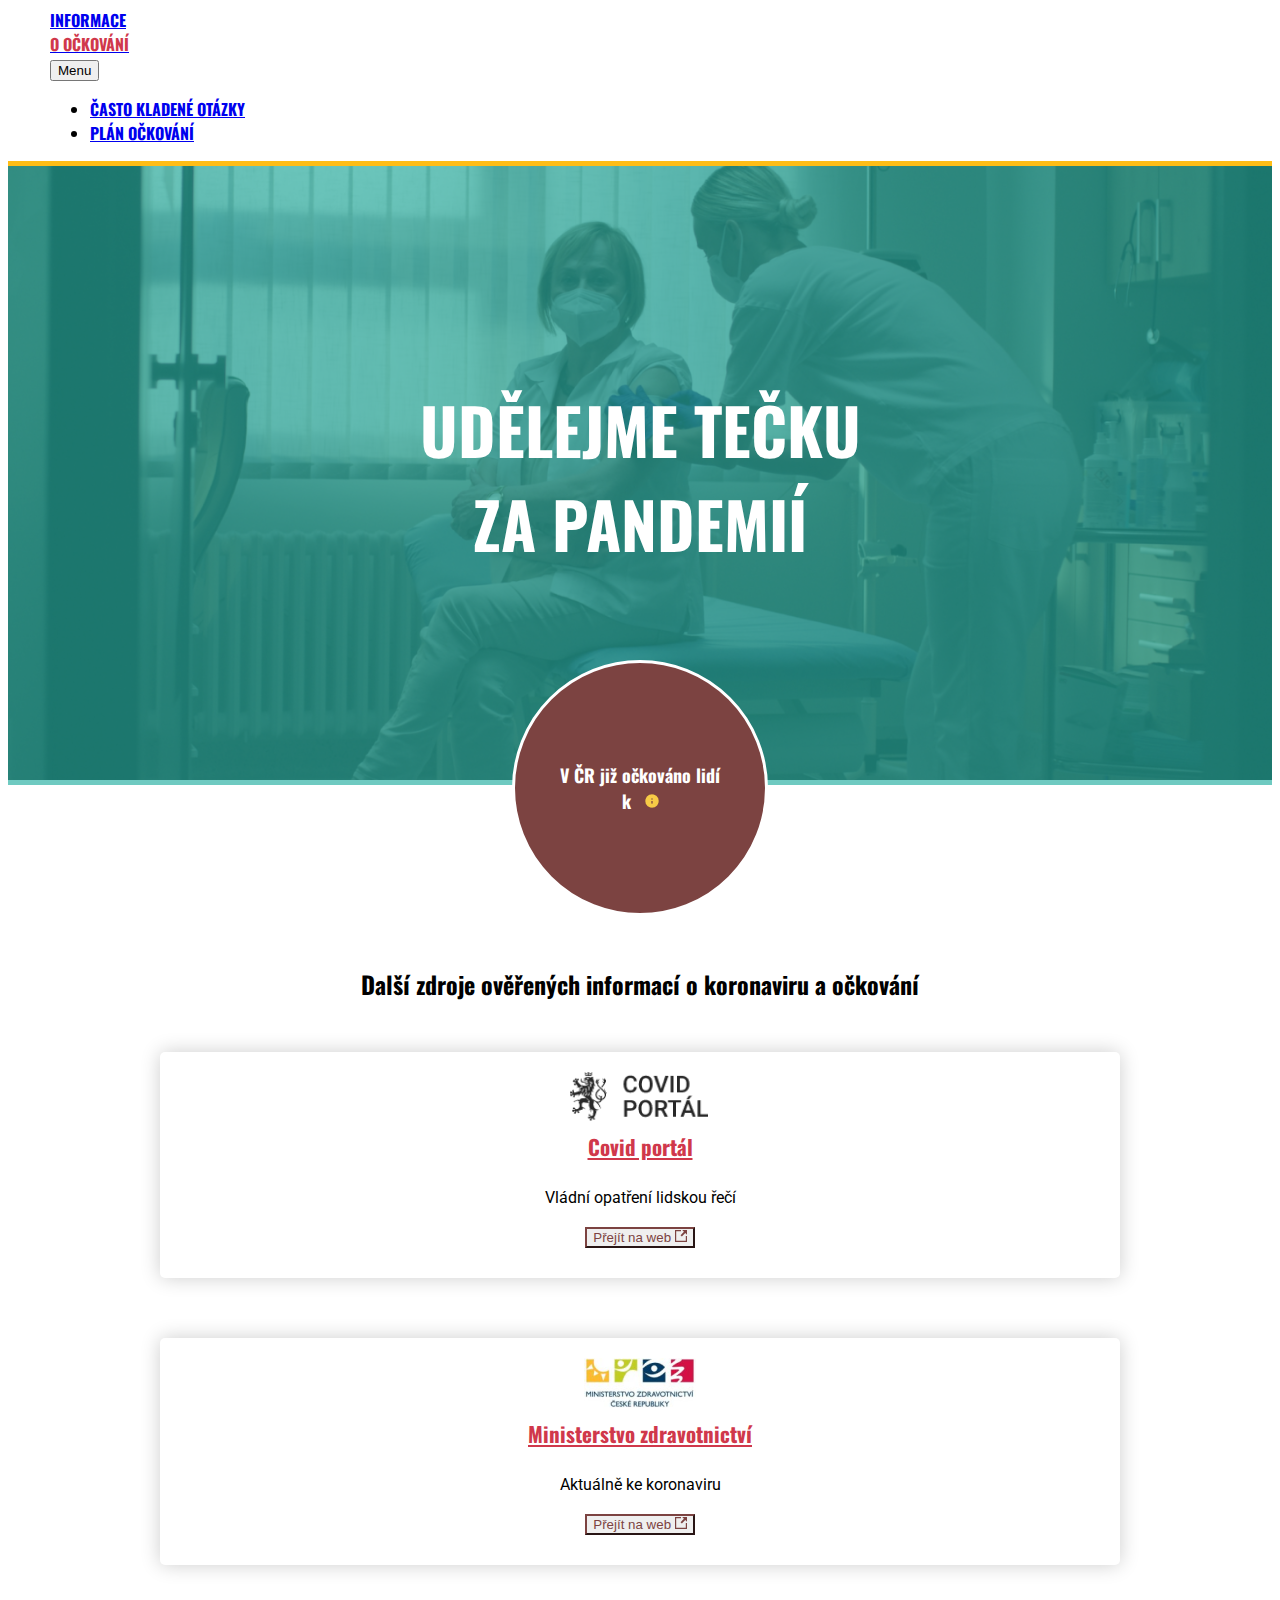
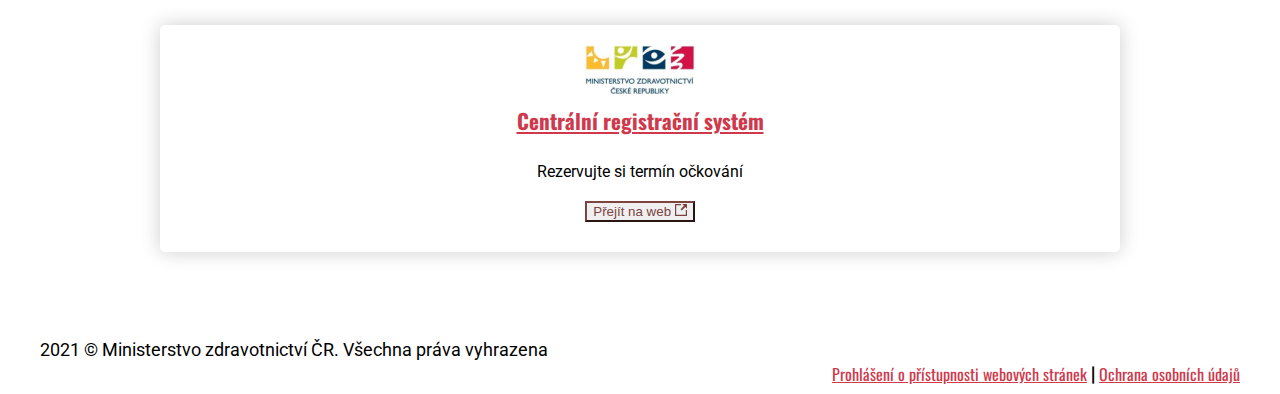
==== commit a2116f66: "Add files via upload" ====
--- a/index.html
+++ b/index.html
@@ -1,241 +1,171 @@
 <!DOCTYPE html>
-<html>
+<html lang="en" dir="ltr">
+
 <head>
   <meta charset="utf-8">
-  <meta name="viewport" content="width=device-width, initial-scale=1.0">
-  <title>TinDog</title>
-  <!-- Google Fonts  -->
+  <meta name="viewport" content="width=device-width, initial-scale=1">
+
+  <!-- Bootstrap CSS -->
+  <link href="https://cdn.jsdelivr.net/npm/bootstrap@5.0.0-beta3/dist/css/bootstrap.min.css" rel="stylesheet" integrity="sha384-eOJMYsd53ii+scO/bJGFsiCZc+5NDVN2yr8+0RDqr0Ql0h+rP48ckxlpbzKgwra6" crossorigin="anonymous">
+  <link rel="stylesheet" href="css/styles.css">
+
+  <!-- Google fonts -->
   <link rel="preconnect" href="https://fonts.gstatic.com">
-  <link
-    href="https://fonts.googleapis.com/css2?family=Montserrat:ital,wght@0,100;0,200;0,300;0,400;0,500;0,600;0,700;0,800;0,900;1,100;1,200;1,300;1,400;1,500;1,600;1,700;1,800;1,900&family=Ubuntu:ital,wght@0,300;0,400;0,500;0,700;1,300;1,400;1,500;1,700&display=swap"
-    rel="stylesheet">
-  <!-- Bootstrap CDN -->
-  <link rel="stylesheet" href="https://cdn.jsdelivr.net/npm/bootstrap@4.5.3/dist/css/bootstrap.min.css" integrity="sha384-TX8t27EcRE3e/ihU7zmQxVncDAy5uIKz4rEkgIXeMed4M0jlfIDPvg6uqKI2xXr2" crossorigin="anonymous">
-  <!-- Font Awesome icons -->
-  <script src="https://kit.fontawesome.com/6ae3f1a027.js" crossorigin="anonymous"></script>
-  <link rel="stylesheet" href="https://cdnjs.cloudflare.com/ajax/libs/font-awesome/5.15.1/css/all.min.css" integrity="sha512-+4zCK9k+qNFUR5X+cKL9EIR+ZOhtIloNl9GIKS57V1MyNsYpYcUrUeQc9vNfzsWfV28IaLL3i96P9sdNyeRssA==" crossorigin="anonymous" />
-  <link rel="stylesheet" href="css/styles.css">
+  <link href="https://fonts.googleapis.com/css2?family=Oswald:wght@400;500;600;700&display=swap" rel="stylesheet">
+  <link rel="preconnect" href="https://fonts.gstatic.com">
+  <link href="https://fonts.googleapis.com/css2?family=Roboto&display=swap" rel="stylesheet">
+
+  <title>Tečka za pandemií</title>
 </head>
 
 <body>
 
-  <section id="title" class="color-section">
-
-    <div class="container-fluid">
-
-      <!-- Nav Bar -->
-      <nav class="navbar sticky-top navbar-expand-lg navbar-dark">
-        <a class="navbar-brand" href="#">tindog</a>
-        <button class="navbar-toggler" type="button" data-toggle="collapse" data-target="#navbarTogglerDemo01" aria-controls="navbarTogglerDemo01" aria-expanded="false" aria-label="Toggle navigation">
-          <span class="navbar-toggler-icon "></span>
+  <div class="container-fluid">
+    <nav class="navbar navbar-expand-lg navbar-light">
+      <div class="container-fluid">
+        <a class="navbar-brand" href="#">Informace <span class="nav-logo-second-line">o očkování</span></a>
+        <button class="navbar-toggler" type="button" data-bs-toggle="collapse" data-bs-target="#navbarTogglerDemo02" aria-controls="navbarTogglerDemo02" aria-expanded="false" aria-label="Toggle navigation">
+          <span class="navbar-toggler-icon"></span>
+          Menu
         </button>
-        <div class="collapse navbar-collapse" id="navbarTogglerDemo01">
+        <div class="collapse navbar-collapse" id="navbarTogglerDemo02">
           <ul class="navbar-nav ml-auto">
-            <li class="nav-item"> <a class="nav-link" href="#footer">Contact</a></li>
-            <li class="nav-item"><a class="nav-link" href="#pricing">Pricing</a></li>
-            <li class="nav-item"><a class="nav-link" href="#cta">Download</a></li>
-
+            <li class="nav-item">
+              <a class="nav-link" aria-current="page" href="#">Často kladené otázky</a>
+            </li>
+            <li class="nav-item">
+              <a class="nav-link" href="#">Plán očkování</a>
+            </li>
           </ul>
         </div>
+      </div>
+    </nav>
 
-
-      </nav>
-
-
-
-      <!-- Title -->
-      <div class="row">
-
-        <div class="col-lg-6">
-          <h1 class="big-heading">Meet new and interesting dogs nearby.</h1>
-          <button type="button" class="download btn btn-lg btn-dark"><i class="fab fa-apple"> Download</i></button>
-          <button type="button" class="download btn btn-lg btn-outline-light"> <i class="fab fa-google-play"> Download</i></button>
-        </div>
-        <div class="col-lg-6">
-          <img class="iphone-mockup" src="images/iphone6.png" alt="iphone-mockup">
-        </div>
+    <!-- Hero Section -->
+    <div class="row">
+      <div class="col-lg-12">
+        <section class="hero-section">
+          <div class="hero-content">
+            <h1 class="hero-heading">Udělejme <span class="hero-dot">tečku</span> za pandemií</h1>
+          </div>
+          <img class="hero-image" src="images/hero-image.png" alt="hero-image">
+        </section>
       </div>
 
     </div>
 
-  </section>
+
+  </div>
+
+  <section class="resources">
+    <div class="container-fluid">
+      <div class="circle">
+        <div class="circle-content">
+            V ČR již očkováno lidí          
+          <div class="circle-number">
+
+          </div>
+          <div class="circle-date-row">
+            k <span class="circle-date"></span> <img src="images/Icon-color.png" alt="">
+          </div>
+        </div>
+
+      </div>
+
+      <h2 class="info-text">Další zdroje ověřených informací o koronaviru a očkování</h2>
+      <div class="row">
+        <div class="col-md-4 resources-box">
+          <div class="resources-box-inner">
+            <img src="images/image5.png" class="resources-box-image" alt="">
+            <a href="#" class="resources-link-text">Covid portál</a>
+            <p class="resources-title">Vládní opatření lidskou řečí</p>
+            <button type="button" class="btn btn-outline-secondary">
+
+              Přejít na web
+              <svg width="12" height="12" viewBox="0 0 12 12" fill="none" xmlns="http://www.w3.org/2000/svg">
+                <g clip-path="url(#clip0)">
+                  <path d="M10.8 6V10.8H1.2V1.2H6V0H0V12H12V6H10.8Z" fill="currentColor" />
+                  <path d="M7.2 0L8.928 1.728L5.5264 5.1296L6.8704 6.4736L10.272 3.072L12 4.8V0H7.2Z" fill="currentColor" />
+                </g>
+                <defs>
+                  <clipPath id="clip0">
+                    <rect width="12" height="12" fill="white" />
+                  </clipPath>
+                </defs>
+              </svg>
+            </button>
+          </div>
+        </div>
+
+        <div class="col-md-4 resources-box">
+          <div class="resources-box-inner">
+            <img src="images/image6.png" class="resources-box-image" alt="">
+            <a href="#" class="resources-link-text">Ministerstvo zdravotnictví</a>
+            <p class="resources-title">Aktuálně ke koronaviru</p>
+            <button type="button" class="btn btn-outline-secondary">
+
+              Přejít na web
+              <svg width="12" height="12" viewBox="0 0 12 12" fill="none" xmlns="http://www.w3.org/2000/svg">
+                <g clip-path="url(#clip0)">
+                  <path d="M10.8 6V10.8H1.2V1.2H6V0H0V12H12V6H10.8Z" fill="currentColor" />
+                  <path d="M7.2 0L8.928 1.728L5.5264 5.1296L6.8704 6.4736L10.272 3.072L12 4.8V0H7.2Z" fill="currentColor" />
+                </g>
+                <defs>
+                  <clipPath id="clip0">
+                    <rect width="12" height="12" fill="white" />
+                  </clipPath>
+                </defs>
+              </svg>
+            </button>
+          </div>
 
 
-  <!-- Features -->
+        </div>
+        <div class="col-md-4 resources-box">
+          <div class="resources-box-inner">
+            <img src="images/image7.png" class="resources-box-image" alt="">
+            <a href="#" class="resources-link-text">Centrální registrační systém</a>
+            <p class="resources-title">Rezervujte si termín očkování</p>
+            <button type="button" class="btn btn-outline-secondary">
 
+              Přejít na web
+              <svg width="12" height="12" viewBox="0 0 12 12" fill="none" xmlns="http://www.w3.org/2000/svg">
+                <g clip-path="url(#clip0)">
+                  <path d="M10.8 6V10.8H1.2V1.2H6V0H0V12H12V6H10.8Z" fill="currentColor" />
+                  <path d="M7.2 0L8.928 1.728L5.5264 5.1296L6.8704 6.4736L10.272 3.072L12 4.8V0H7.2Z" fill="currentColor" />
+                </g>
+                <defs>
+                  <clipPath id="clip0">
+                    <rect width="12" height="12" fill="white" />
+                  </clipPath>
+                </defs>
+              </svg>
+            </button>
+          </div>
 
-  <section id="features" class="white-section">
-    <div class="container-fluid">
-
-
-      <div class="row">
-        <div class="feature-box col-lg-4">
-
-
-          <i class="fas fa-check-circle fa-5x feature-icon"></i>
-          <h3 class="feature-title">Easy to use.</h3>
-          <p class="feature-text">So easy to use, even your dog could do it.</p>
-        </div>
-
-        <div class="feature-box col-lg-4">
-          <i class="fas fa-bullseye fa-5x feature-icon"></i>
-          <h3 class="feature-title"> Elite Clientele</h3>
-          <p class="feature-text">We have all the dogs, the greatest dogs.</p>
-        </div>
-
-        <div class="feature-box col-lg-4">
-          <i class="fas fa-heart fa-5x feature-icon"></i>
-          <h3 class="feature-title">Guaranteed to work.</h3>
-          <p class="feature-text">Find the love of your dog's life or your money back.</p>
         </div>
       </div>
     </div>
-
-
   </section>
 
+  <footer class="footer ">
+    <div class="row justify-content-center">
+      <div class="col-lg-6 footer-left">
 
-  <!-- Testimonials -->
-
-  <section id="testimonials" class="color-section">
-
-    <div id="carousel-testimonials" class="carousel slide" data-ride="false">
-      <div class="carousel-inner">
-        <div class="carousel-item active container-fluid">
-          <h2 class="testimonial-text">I no longer have to sniff other dogs for love. I've found the hottest Corgi on TinDog. Woof.</h2>
-          <img class="testimonial-profile" src="images/dog-img.jpg" alt="dog-profile">
-          <em>Pebbles, New York</em>
-        </div>
-        <div class="carousel-item container-fluid">
-          <h2 class="testimonial-text">My dog used to be so lonely, but with TinDog's help, they've found the love of their life. I think.</h2>
-          <img class="testimonial-profile" src="images/lady-img.jpg" alt="lady-profile">
-          <em>Beverly, Illinois</em>
-        </div>
+        2021 © Ministerstvo zdravotnictví ČR. Všechna práva vyhrazena
       </div>
-      <a class="carousel-control-prev" href="#carousel-testimonials" role="button" data-slide="prev">
-        <span class="carousel-control-prev-icon" aria-hidden="true"></span>
-        <span class="sr-only">Previous</span>
-      </a>
-      <a class="carousel-control-next" href="#carousel-testimonials" role="button" data-slide="next">
-        <span class="carousel-control-next-icon" aria-hidden="true"></span>
-        <span class="sr-only">Next</span>
-      </a>
-    </div>
-
-
-  </section>
-
-
-  <!-- Press -->
-
-  <section id="press" class="color-section">
-    <img class="press-logo" src="images/techcrunch.png" alt="tc-logo">
-    <img class="press-logo" src="images/tnw.png" alt="tnw-logo">
-    <img class="press-logo" src="images/bizinsider.png" alt="biz-insider-logo">
-    <img class="press-logo" src="images/mashable.png" alt="mashable-logo">
-
-  </section>
-
-
-  <!-- Pricing -->
-
-  <section id="pricing" class="white-section">
-    <h2 class="section-heading">A Plan for Every Dog's Needs</h2>
-    <p>Simple and affordable price plans for your and your dog.</p>
-
-    <div class="row">
-
-      <div class="pricing-column col-lg-4 col-md-6 col-sm-12">
-
-        <div class="card">
-          <div class="card-header">
-            <h3 class="card-title">Chihuahua</h3>
-          </div>
-          <div class="card-body">
-            <h2 class="price-text">Free</h2>
-            <p>5 Matches Per Day</p>
-            <p>10 Messages Per Day</p>
-            <p>Unlimited App Usage</p>
-            <button type="button" class="btn btn-lg btn-outline-dark btn-block">Sign up</button>
-          </div>
-        </div>
-
-
-      </div>
-      <div class="pricing-column col-lg-4 col-md-6 col-sm-12">
-        <div class="card">
-          <div class="card-header">
-            <h3 class="card-title">Labrador</h3>
-          </div>
-          <div class="card-body">
-            <h2 class="price-text">€49/mo</h2>
-            <p>Unlimited Matches</p>
-            <p>Unlimited Messages</p>
-            <p>Unlimited App Usage</p>
-            <button type="button" class="btn btn-lg btn-dark btn-block">Sign Up</button>
-
-          </div>
-        </div>
-
-
-      </div>
-      <div class="pricing-column col-lg-4 col-md-12 col-sm-12">
-        <div class="card">
-          <div class="card-header">
-            <h3 class="card-title">Mastiff</h3>
-          </div>
-          <div class="card-body">
-            <h2 class="price-text">€99/mo</h2>
-            <p>Pirority Listing</p>
-            <p>Unlimited Matches</p>
-            <p>Unlimited Messages</p>
-            <p>Unlimited App Usage</p>
-            <button type="button" class="btn btn-lg btn-dark btn-block">Sign Up</button>
-          </div>
-        </div>
-
-
+      <div class="col-lg-6 footer-right"><a href="" class="footer-link">Prohlášení o přístupnosti webových stránek</a> <span class="divider">|</span> <a href="" class="footer-link footer-gdpr">Ochrana osobních údajů</a>
       </div>
     </div>
+  </footer>
 
 
 
 
-
-
-  </section>
-
-
-  <!-- Call to Action -->
-
-  <section id="cta" class="color-section">
-    <div class="container-fluid">
-
-
-
-      <h3 class="cta">Find the True Love of Your Dog's Life Today.</h3>
-      <button type="button" class="download-cta btn btn-lg btn-dark"><i class="fab fa-apple"> Download</i></button>
-      <button type="button" class="download-cta btn btn-lg btn-light"> <i class="fab fa-google-play"> Download</i></button>
-    </div>
-  </section>
-
-
-  <!-- Footer -->
-
-  <footer id="footer" class="white-section">
-    <div class="container-fluid">
-
-      <i class="footer-icon fab fa-twitter"></i>
-      <i class="footer-icon fab fa-facebook-f"></i>
-      <i class="footer-icon fab fa-instagram"></i>
-      <i class="footer-icon fas fa-envelope"></i>
-
-      <p class="copyright-text">© Copyright 2020 TinDog</p>
-    </div>
-  </footer>
-
+  <!-- Bootstrap Scripts -->
   <script src="https://code.jquery.com/jquery-3.5.1.slim.min.js" integrity="sha384-DfXdz2htPH0lsSSs5nCTpuj/zy4C+OGpamoFVy38MVBnE+IbbVYUew+OrCXaRkfj" crossorigin="anonymous"></script>
-  <script src="https://cdn.jsdelivr.net/npm/bootstrap@4.5.3/dist/js/bootstrap.bundle.min.js" integrity="sha384-ho+j7jyWK8fNQe+A12Hb8AhRq26LrZ/JpcUGGOn+Y7RsweNrtN/tE3MoK7ZeZDyx" crossorigin="anonymous"></script>
+  <script src="https://cdn.jsdelivr.net/npm/bootstrap@5.0.0-beta3/dist/js/bootstrap.bundle.min.js" integrity="sha384-JEW9xMcG8R+pH31jmWH6WWP0WintQrMb4s7ZOdauHnUtxwoG2vI5DkLtS3qm9Ekf" crossorigin="anonymous"></script>
+  <script src="js/app.js" charset="utf-8"></script>
 </body>
 
 </html>
--- a/css/styles.css
+++ b/css/styles.css
@@ -1,200 +1,250 @@
 body {
-  font-family: 'Montserrat', sans-serif;
-  text-align: center;
-}
-
-h1, h2, h3, h4, h5, h6 {
-  font-family: 'Montserrat', sans-serif;
-}
-
-/* Headings */
-.big-heading {
-  font-family: 'Montserrat', sans-serif;
-  font-weight: 800;
-  font-size: 3.5rem;
-  color: white;
-  line-height: 2;
-}
-
-.section-heading {
+  font-family: 'Oswald', sans-serif;
+}
+
+.navbar {
+  max-width: 1180px;
+  margin: 0 auto;
+}
+
+.navbar-brand {
+  text-transform: uppercase;
+  font-weight: 700;
+}
+
+.navbar-nav {
+  margin-left: auto;
+  font-weight: bold;
+  text-transform: uppercase;
+}
+
+.nav-logo-second-line {
+  display: block;
+  color: #D0384B;
+}
+
+.hero-section {
+  width: 100%;
+  height: auto;
+  background-color: rgba(36, 175, 161, 0.66);
+  background-repeat: no-repeat;
+  position: relative;
+  border-top: 5px solid #FFBD16;
+
+
+
+}
+
+.hero-content {
+  position: absolute;
+  top: 0;
+  bottom: 0;
+  right: 0;
+  left: 0;
+  display: flex;
+  justify-content: center;
+  align-items: center;
+}
+
+.hero-heading {
+  text-align: center;
+  color: #FFFFFF;
+  font-size: 4rem;
+  font-weight: 700;
+  text-transform: uppercase;
+  max-width: 8em;
+  z-index: 1;
+
+}
+
+@keyframes dotScale {
+  from {
+    transform: translateY(-50%) scale(0);
+  }
+  to {
+    transform: translateY(-50%) scale(1.1);
+  }
+}
+
+.hero-dot::before {
+  border-radius: 100%;
+  background-color: #FFBD16;
+  left: 0;
+  right: 0;
+  top: 50%;
+  transform: translateY(-50%) scale(0);
+  animation: dotScale 2s 1s forwards;
+  padding-top: 100%;
+  position: absolute;
+  content: "";
+  z-index: -1;
+}
+
+.hero-dot {
+  position: relative;
+
+}
+
+.hero-image {
+  width: 100%;
+  height: auto;
+  position: relative;
+  z-index: -1;
+
+}
+
+.resources {
+  margin: 0 auto;
+  max-width: 1000px;
+}
+
+.resources-box {
+  padding: 30px 20px;
+  display: flex;
+}
+
+.resources-box-inner {
+  background: #FFFFFF;
+  box-shadow: 0 0 20px rgba(0, 0, 0, 0.2);
+  border-radius: 5px;
+  text-align: center;
+  width: 100%;
+  padding: 20px 20px 30px;
+}
+
+.resources-box-image {
+  display: block;
+  margin: 0 auto;
+}
+
+.resources-link-text {
+  display: inline-block;
+  margin: 10px 0;
+  color: #D0384B;
+  font-size: 21px;
+  font-weight: 700;
+}
+
+.resources-title {
+  font-family: "Roboto", sans-serif;
+}
+
+
+.circle {
+  border-radius: 100%;
+  background: #7C4341;
+  width: 250px;
+  height: 250px;
+  display: flex;
+  justify-content: center;
+  align-items: center;
+  margin: -125px auto 0;
+  border: 3px solid #FFFFFF;
+  position: relative;
+  z-index: 1;
+}
+
+.circle-content {
+  text-align: center;
+  color: #FFFFFF;
+  font-weight: 700;
+  font-size: 1.125rem;
+
+}
+
+.circle-number {
   font-size: 3rem;
-  line-height: 1.5;
-}
-
-.cta {
-  font-family: 'Montserrat', sans-serif;
-  font-weight: 900;
-  padding: 5% 5% 0 5%;
-  font-size: 3rem;
-}
-
-.container-fluid {
-  padding: 7% 15%;
-}
-
-.color-section {
-  background-color: #ff4c68;
-  color: white;
-}
-
-.white-section {
-  background-color: white;
-}
-
-#title {
-  text-align: left;
-
-}
-
-#title .container-fluid {
-  padding: 3% 15% 7%;
-}
-
-
-.navbar {
-  padding: 0 0 4.5rem;
-}
-
-.navbar-brand {
-  font-family: 'Ubuntu', sans-serif;
-  font-size: 2.5rem;
-  font-weight: bold;
-}
-
-.nav-item {
-  padding: 0 18px;
-}
-
-.nav-link {
-  font-family: 'Montserrat', sans-serif;
-  font-size: 1.2rem;
-  font-weight: 300;
-}
-
-.iphone-mockup {
-  -ms-transform: rotate(25deg);
-  -moz-transform: rotate(25deg);
-  -webkit-transform: rotate(25deg);
-  -o-transform: rotate(25deg);
-  transform: rotate(25deg);
-  position: absolute;
-  right: 25%;
-  width: 60%;
-}
-
-.download {
-  margin: 5% 3% 5% 0;
-}
-
-#features {
-  position: relative;
-}
-
-.feature-icon {
-  color: #ef8172;
-  margin: auto;
-  padding: 0 0 5% 0;
-}
-
-.feature-box {
-  padding: 5%;
-}
-
-.feature-icon:hover {
-  color: #ff4c68;
-}
-
-.feature-title {
-  font-size: 1.5rem;
-  font-weight: bold;
-}
-
-.feature-text {
-  color: #8f8f8f;
-}
-
-#testimonials {
-  background-color: #ef8172;
-  color: white;
-}
-
-.testimonial-profile {
-  width: 10%;
-  border-radius: 100%;
-  margin: 20px;
-}
-
-.testimonial-text {
-  font-size: 3rem;
-  line-height: 1.5;
-  font-weight: bold;
-}
-
-#press {
-  background-color: #ef8172;
-  padding-bottom: 3%;
-}
-
-.press-logo {
-  width: 10%;
-  margin: 20px 20px 50px;
-}
-
-.carousel-item {
-
-}
-
-#pricing {
-  padding: 100px;
-}
-
-.pricing-column {
-  padding: 3% 2%;
-}
-
-.price-text {
-  font-size: 3rem;
-  line-height: 1.5;
-}
-
-.card-title {
-  font-weight: bold;
-  font-size: 1.5rem;
-}
-
-@media (max-width: 1028px) {
-  .iphone-mockup {
-    -ms-transform: rotate(0deg);
-    -moz-transform: rotate(0deg);
-    -webkit-transform: rotate(0deg);
-    -o-transform: rotate(0deg);
-    transform: rotate(0deg);
-    position: static;
-
-  }
-
-  #title {
-        text-align: center;
-  }
-}
-
-#cta {
-
-  color: white;
-}
-
-.download-cta {
-  margin: 5% 2% 5% 0;
-}
-
-#footer {
-}
-
-.footer-icon {
-  padding: 0 1% 0 0;
-  margin-bottom: 2%;
-}
-
-.copyright-text {
-  color: #8f8f8f;
-}
+}
+
+
+.info-text {
+  text-align: center;
+  margin-top: 50px;
+  font-weight: 700;
+
+}
+
+.circle-date-row {
+  display: flex;
+  align-items: center;
+  justify-content: center;
+}
+
+.circle-date {
+  margin: 0 7px;
+}
+
+.btn-outline-secondary {
+  color: #7C4341;
+  border-color: #7C4341;
+}
+
+.btn-outline-secondary:hover {
+  color: #FFFFFF;
+  border-color: #7C4341;
+  background-color: #7C4341;
+}
+
+.footer {
+  max-width: 1200px;
+  margin: 57px auto 0;
+  font-size: 18px;
+}
+
+.footer-left {
+    font-family: "Roboto", sans-serif;
+}
+
+.footer-right {
+  text-align: right;
+}
+
+.footer-link {
+  color: #D0384B;
+  font-size: 16px;
+}
+
+@media (max-width: 1040px) {
+  .footer-left {
+    text-align: center;
+  }
+
+  .footer-right {
+    text-align: center;
+  }
+
+  .footer-gdpr {
+    display: block;
+  }
+
+  .divider {
+    display: none;
+  }
+}
+
+@media (max-width: 855px) {
+  .circle {
+    width: 194px;
+    height: 194px;
+  }
+
+  .circle-content {
+    font-size: 1rem;
+  }
+
+  .circle-number {
+    font-size: 2rem;
+  }
+}
+
+@media (max-width: 830px) {
+  .hero-heading {
+    font-size: 3.5rem;
+  }
+}
+
+@media (max-width: 796px) {
+  .hero-heading {
+    font-size: 2.375rem;
+  }
+}
